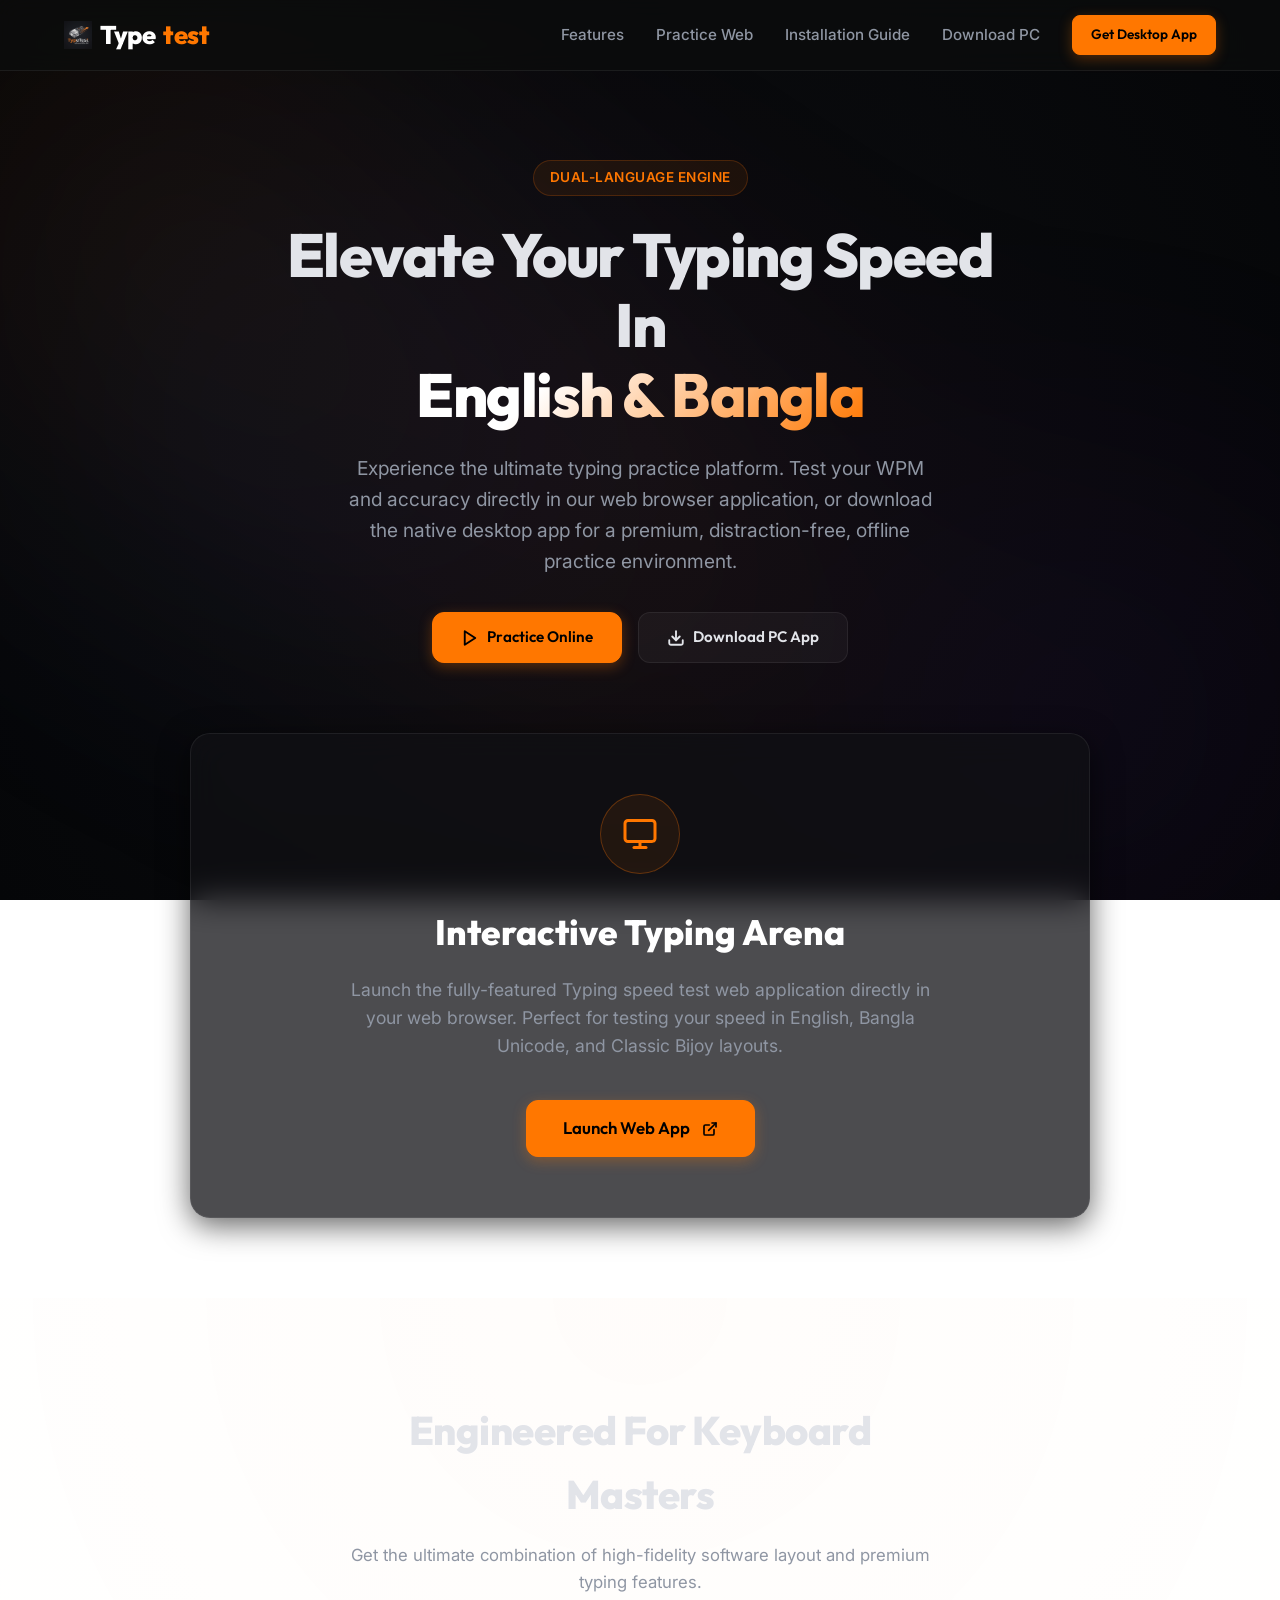
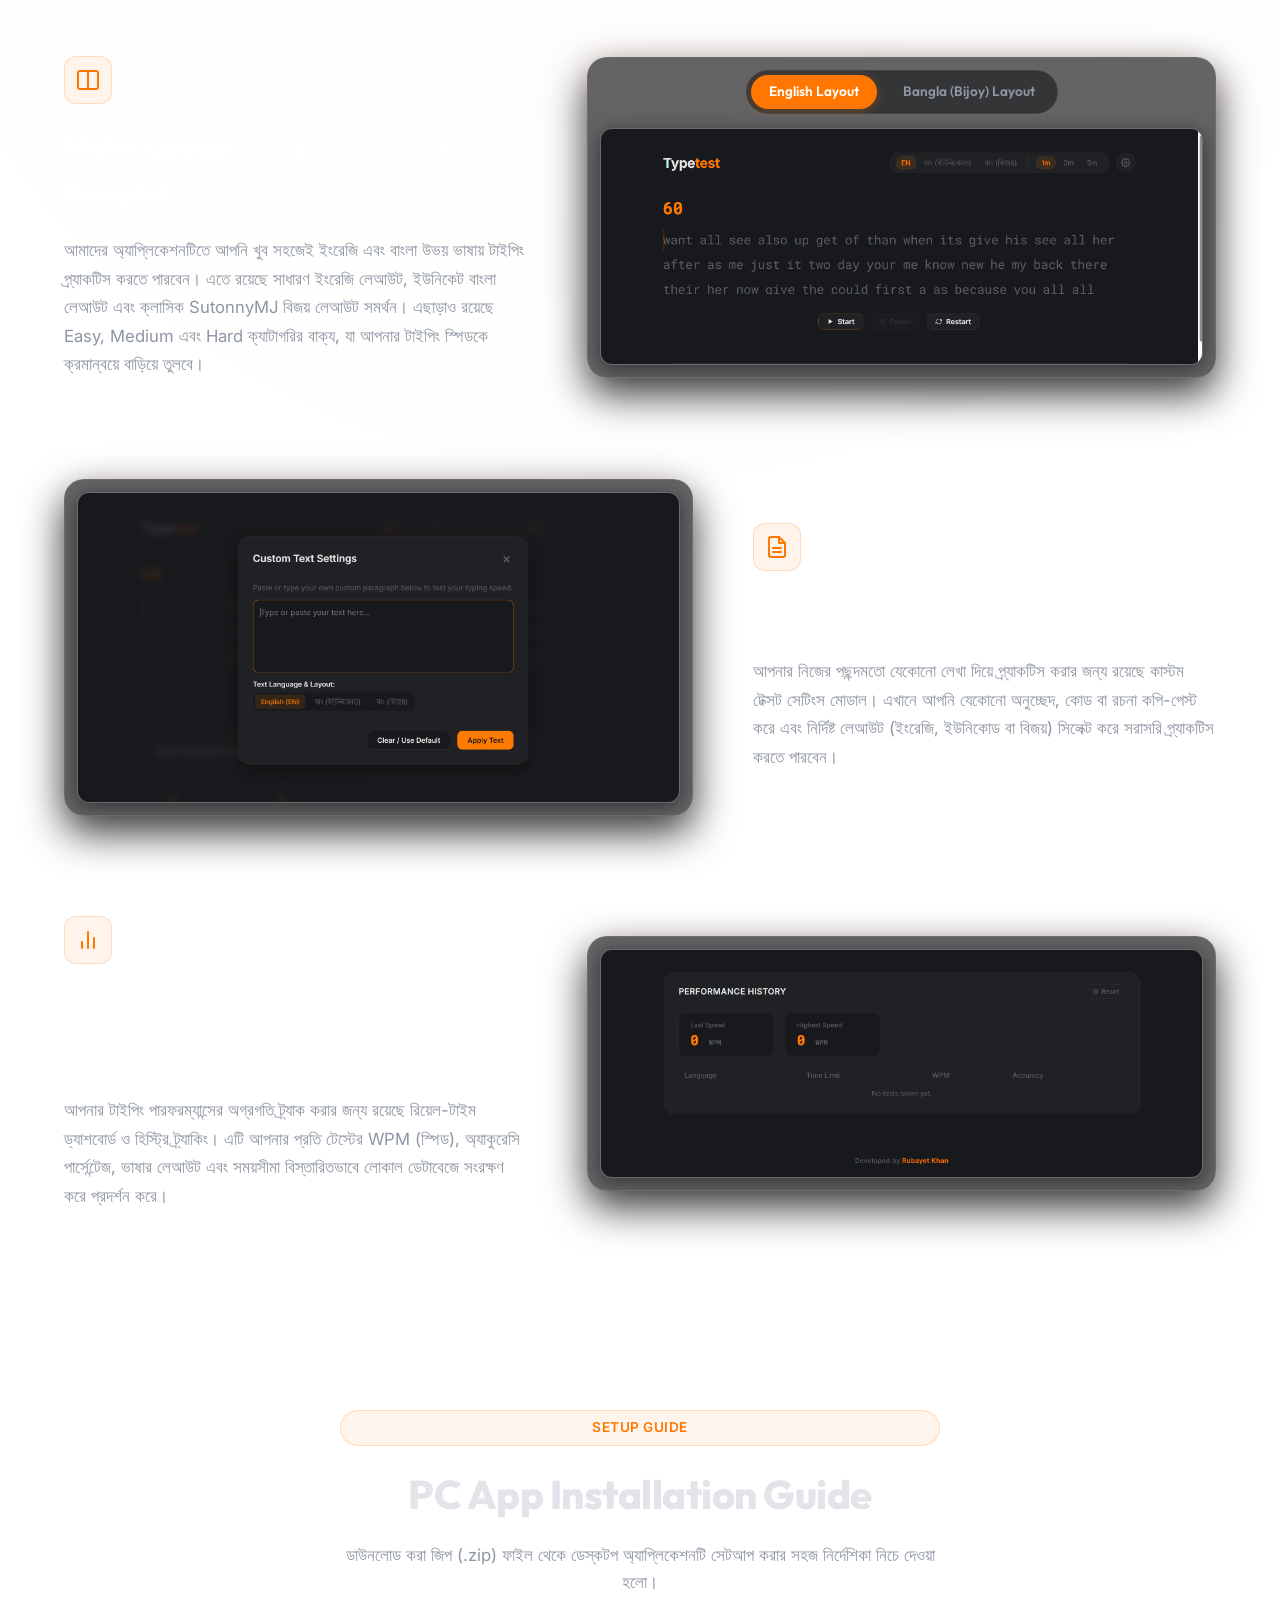
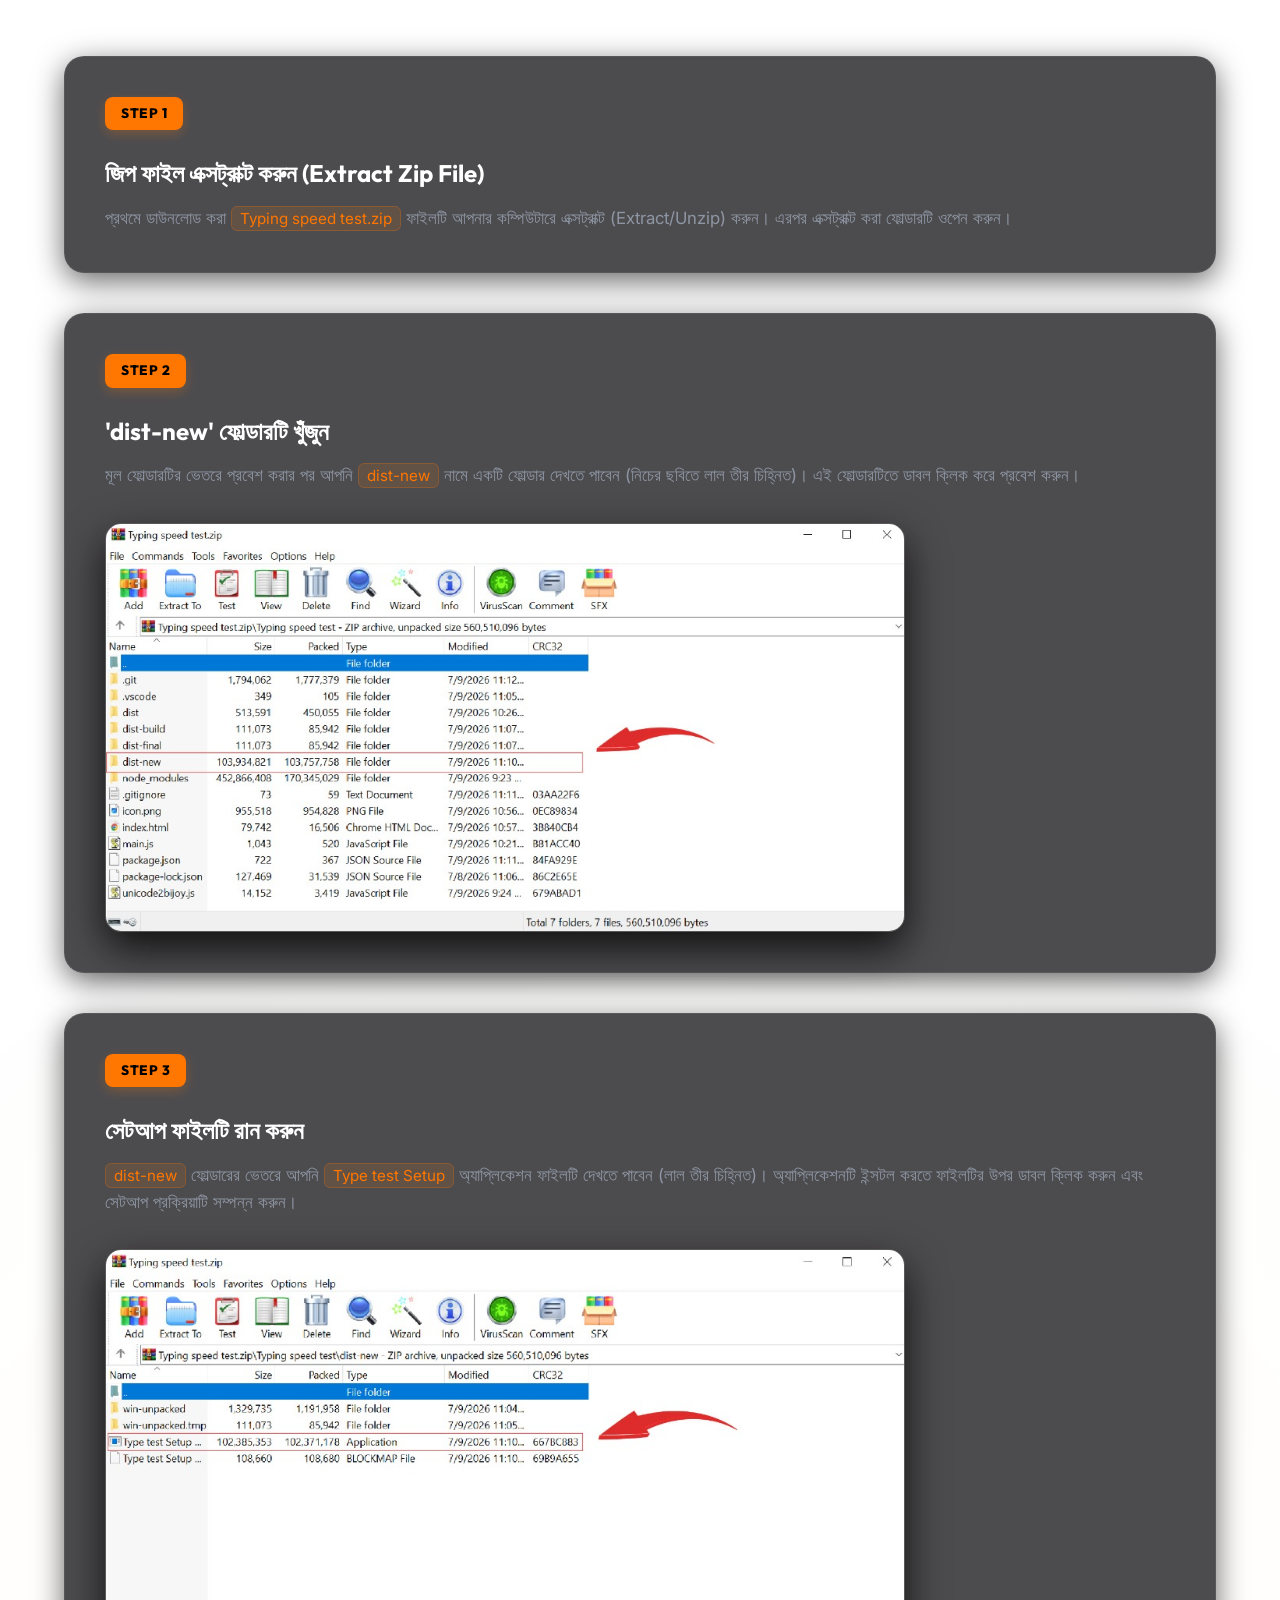
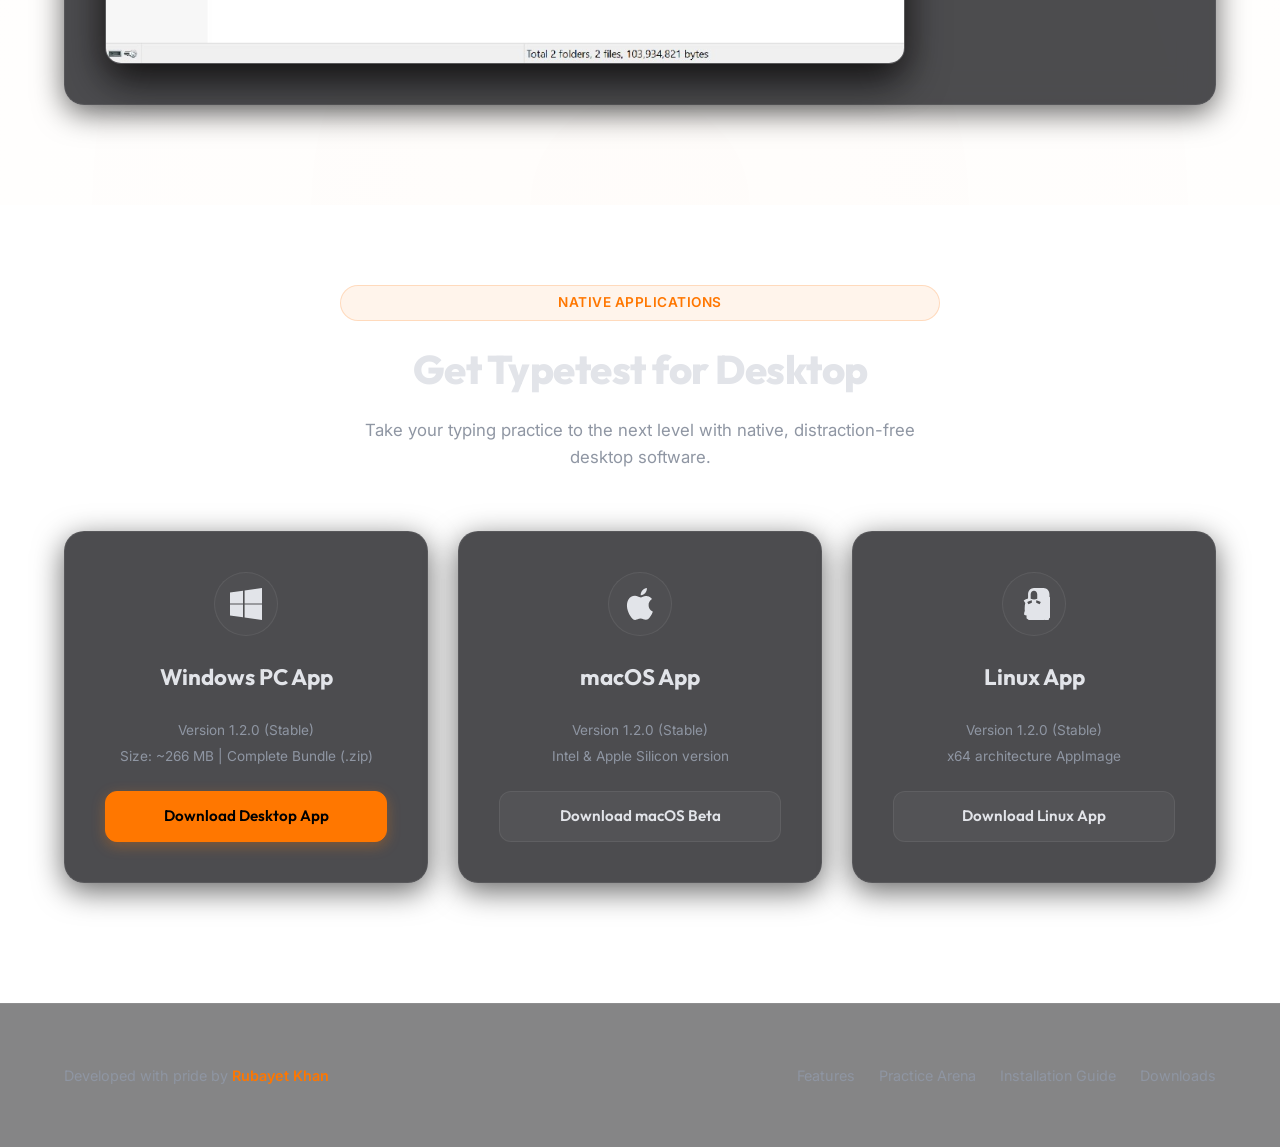
==== index.html @ 16a19dd2 "Initial commit" ====
<!DOCTYPE html>
<html lang="en">

<head>
    <meta charset="UTF-8">
    <meta name="viewport" content="width=device-width, initial-scale=1.0">
    <link rel="icon" type="image/png" href="assets/icon.png">
    <title>Typetest - Practice Speed Test Online & Download PC App</title>

    <!-- Meta Descriptions for SEO -->
    <meta name="description"
        content="Master your keyboard speed in English and Bangla (Unicode & Classic Bijoy). Test your typing speed (WPM) online or download our premium offline PC application.">
    <meta name="keywords"
        content="typing test, bangla typing test, typetest by rubayet, speed test, WPM, english typing, bangla typing, unicode typing, bijoy typing, typetest download, desktop typing app">
    <meta name="author" content="Rubayet Khan">

    <!-- CSS Stylesheet -->
    <link rel="stylesheet" href="style.css">

    <!-- External Helper Scripts -->
    <script src="app.js" defer></script>
</head>

<body>

    <!-- Premium Animated Gradient Background -->
    <div class="gradient-bg">
        <div class="gradients-container">
            <div class="g1"></div>
            <div class="g2"></div>
            <div class="g3"></div>
            <div class="g4"></div>
            <div class="g5"></div>
        </div>
    </div>

    <!-- Header Navigation -->
    <header id="site-header">
        <div class="container nav-wrapper">
            <a href="#" class="logo" id="logo-link">
                <img src="assets/icon.png" alt="Typetest Logo" id="logo-img">
                Type<span>test</span>
            </a>
            <nav id="main-navigation">
                <a href="#features-section" class="nav-link" id="nav-features">Features</a>
                <a href="practice-web/index.html" class="nav-link" id="nav-practice">Practice Web</a>
                <a href="#installation-section" class="nav-link" id="nav-installation">Installation Guide</a>
                <a href="#downloads-section" class="nav-link" id="nav-downloads">Download PC</a>
                <a href="Typing speed test.zip" class="btn btn-primary nav-download-btn" id="nav-download-cta">Get
                    Desktop App</a>
            </nav>
        </div>
    </header>

    <!-- Hero Section -->
    <section class="hero" id="hero-section">
        <div class="container hero-content">
            <span class="badge" id="hero-badge">Dual-Language Engine</span>
            <h1 id="hero-heading">Elevate Your Typing Speed In <br><span class="gradient-text">English & Bangla</span>
            </h1>
            <p id="hero-description">
                Experience the ultimate typing practice platform. Test your WPM and accuracy directly in our web browser
                application, or download the native desktop app for a premium, distraction-free, offline practice
                environment.
            </p>
            <div class="hero-actions" id="hero-actions-container">
                <a href="practice-web/index.html" class="btn btn-primary" id="hero-btn-practice">
                    <svg width="18" height="18" viewBox="0 0 24 24" fill="none" stroke="currentColor" stroke-width="2.5"
                        stroke-linecap="round" stroke-linejoin="round">
                        <polygon points="5 3 19 12 5 21 5 3"></polygon>
                    </svg>
                    Practice Online
                </a>
                <a href="Typing speed test.zip" class="btn btn-secondary" id="hero-btn-download">
                    <svg width="18" height="18" viewBox="0 0 24 24" fill="none" stroke="currentColor" stroke-width="2.5"
                        stroke-linecap="round" stroke-linejoin="round">
                        <path d="M21 15v4a2 2 0 0 1-2 2H5a2 2 0 0 1-2-2v-4"></path>
                        <polyline points="7 10 12 15 17 10"></polyline>
                        <line x1="12" y1="15" x2="12" y2="3"></line>
                    </svg>
                    Download PC App
                </a>
            </div>
        </div>
    </section>

    <!-- App Visual Showcase Section (Replacing Interactive Arena) -->
    <section class="practice-section" id="practice-section" style="padding-top: 10px;">
        <div class="container">
            <div class="practice-container glass-card" id="practice-arena-card"
                style="text-align: center; padding: 60px 40px; display: flex; flex-direction: column; align-items: center; gap: 30px;">
                <div class="os-icon"
                    style="width: 80px; height: 80px; background: var(--primary-glass); border-color: rgba(255, 118, 0, 0.3); color: var(--primary);">
                    <svg width="36" height="36" viewBox="0 0 24 24" fill="none" stroke="currentColor" stroke-width="2"
                        stroke-linecap="round" stroke-linejoin="round">
                        <rect x="2" y="3" width="20" height="14" rx="2" ry="2"></rect>
                        <line x1="8" y1="21" x2="16" y2="21"></line>
                        <line x1="12" y1="17" x2="12" y2="21"></line>
                    </svg>
                </div>

                <div style="max-width: 600px; display: flex; flex-direction: column; gap: 16px;">
                    <h2 style="font-family: var(--font-heading); font-size: 2.2rem; font-weight: 800; color: #fff;">
                        Interactive Typing Arena</h2>
                    <p style="color: var(--text-muted); font-size: 1.1rem; line-height: 1.6;">
                        Launch the fully-featured Typing speed test web application directly in your web browser.
                        Perfect for testing your speed in English, Bangla Unicode, and Classic Bijoy layouts.
                    </p>
                </div>

                <div style="margin-top: 10px;">
                    <a href="practice-web/index.html" class="btn btn-primary"
                        style="font-size: 1.05rem; padding: 14px 36px;" id="btn-showcase-practice">
                        Launch Web App
                        <svg width="16" height="16" viewBox="0 0 24 24" fill="none" stroke="currentColor"
                            stroke-width="2.5" stroke-linecap="round" stroke-linejoin="round" style="margin-left: 4px;">
                            <path d="M18 13v6a2 2 0 0 1-2 2H5a2 2 0 0 1-2-2V8a2 2 0 0 1 2-2h6"></path>
                            <polyline points="15 3 21 3 21 9"></polyline>
                            <line x1="10" y1="14" x2="21" y2="3"></line>
                        </svg>
                    </a>
                </div>
            </div>
        </div>
    </section>

    <!-- Features Grid Section -->
    <section class="features" id="features-section">
        <div class="container">
            <div class="section-header" id="features-section-header">
                <h2 id="features-title">Engineered For Keyboard Masters</h2>
                <p id="features-subtitle">Get the ultimate combination of high-fidelity software layout and premium
                    typing features.</p>
            </div>

            <div class="features-showcase" id="features-grid-layout">

                <!-- Feature 1: Dual Language Multi-Layout -->
                <div class="showcase-row">
                    <div class="showcase-content">
                        <div class="feature-icon">
                            <svg width="24" height="24" viewBox="0 0 24 24" fill="none" stroke="currentColor"
                                stroke-width="2" stroke-linecap="round" stroke-linejoin="round">
                                <path d="M4 21h16a2 2 0 0 0 2-2V5a2 2 0 0 0-2-2H4a2 2 0 0 0-2 2v14a2 2 0 0 0 2 2z">
                                </path>
                                <line x1="12" y1="3" x2="12" y2="21"></line>
                            </svg>
                        </div>
                        <h3>Multi-Layout Support (English & Bangla)</h3>
                        <p>
                            আমাদের অ্যাপ্লিকেশনটিতে আপনি খুব সহজেই ইংরেজি এবং বাংলা উভয় ভাষায় টাইপিং প্র্যাকটিস করতে
                            পারবেন।
                            এতে রয়েছে সাধারণ ইংরেজি লেআউট, ইউনিকেট বাংলা লেআউট এবং ক্লাসিক SutonnyMJ বিজয় লেআউট সমর্থন।
                            এছাড়াও রয়েছে Easy, Medium এবং Hard ক্যাটাগরির বাক্য, যা আপনার টাইপিং স্পিডকে ক্রমান্বয়ে
                            বাড়িয়ে তুলবে।
                        </p>
                    </div>
                    <div class="showcase-image-container glass-card">
                        <div class="image-tabs">
                            <span class="tab-label active" onclick="switchShowcaseTab(this, 'typing-en')">English
                                Layout</span>
                            <span class="tab-label" onclick="switchShowcaseTab(this, 'typing-bn')">Bangla (Bijoy)
                                Layout</span>
                        </div>
                        <img src="assets/typing_en.png" alt="English Layout Typing Arena" class="showcase-img active"
                            id="img-typing-en">
                        <img src="assets/typing_bn.png" alt="Bangla Layout Typing Arena" class="showcase-img"
                            id="img-typing-bn">
                    </div>
                </div>

                <!-- Feature 2: Custom Text Practice -->
                <div class="showcase-row reverse">
                    <div class="showcase-content">
                        <div class="feature-icon">
                            <svg width="24" height="24" viewBox="0 0 24 24" fill="none" stroke="currentColor"
                                stroke-width="2" stroke-linecap="round" stroke-linejoin="round">
                                <path d="M14 2H6a2 2 0 0 0-2 2v16a2 2 0 0 0 2 2h12a2 2 0 0 0 2-2V8z"></path>
                                <polyline points="14 2 14 8 20 8"></polyline>
                                <line x1="16" y1="13" x2="8" y2="13"></line>
                                <line x1="16" y1="17" x2="8" y2="17"></line>
                            </svg>
                        </div>
                        <h3>Custom Practice Settings</h3>
                        <p>
                            আপনার নিজের পছন্দমতো যেকোনো লেখা দিয়ে প্র্যাকটিস করার জন্য রয়েছে কাস্টম টেক্সট সেটিংস মোডাল।
                            এখানে আপনি যেকোনো অনুচ্ছেদ, কোড বা রচনা কপি-পেস্ট করে এবং নির্দিষ্ট লেআউট (ইংরেজি, ইউনিকোড
                            বা বিজয়) সিলেক্ট করে সরাসরি প্র্যাকটিস করতে পারবেন।
                        </p>
                    </div>
                    <div class="showcase-image-container glass-card">
                        <img src="assets/custom_text_settings.png" alt="Custom Practice Text Modal"
                            class="showcase-img active">
                    </div>
                </div>

                <!-- Feature 3: Performance History & Detailed Analytics -->
                <div class="showcase-row">
                    <div class="showcase-content">
                        <div class="feature-icon">
                            <svg width="24" height="24" viewBox="0 0 24 24" fill="none" stroke="currentColor"
                                stroke-width="2" stroke-linecap="round" stroke-linejoin="round">
                                <line x1="18" y1="20" x2="18" y2="10"></line>
                                <line x1="12" y1="20" x2="12" y2="4"></line>
                                <line x1="6" y1="20" x2="6" y2="14"></line>
                            </svg>
                        </div>
                        <h3>Performance History & Detailed Analytics</h3>
                        <p>
                            আপনার টাইপিং পারফরম্যান্সের অগ্রগতি ট্র্যাক করার জন্য রয়েছে রিয়েল-টাইম ড্যাশবোর্ড ও হিস্ট্রি
                            ট্র্যাকিং।
                            এটি আপনার প্রতি টেস্টের WPM (স্পিড), অ্যাকুরেসি পার্সেন্টেজ, ভাষার লেআউট এবং সময়সীমা
                            বিস্তারিতভাবে লোকাল ডেটাবেজে সংরক্ষণ করে প্রদর্শন করে।
                        </p>
                    </div>
                    <div class="showcase-image-container glass-card">
                        <img src="assets/performance_history.png" alt="Detailed Performance History"
                            class="showcase-img active">
                    </div>
                </div>

            </div>
        </div>
    </section>

    <!-- PC App Installation Guide Section -->
    <section class="installation" id="installation-section">
        <div class="container">
            <div class="section-header">
                <span class="badge">Setup Guide</span>
                <h2>PC App Installation Guide</h2>
                <p>ডাউনলোড করা জিপ (.zip) ফাইল থেকে ডেস্কটপ অ্যাপ্লিকেশনটি সেটআপ করার সহজ নির্দেশিকা নিচে দেওয়া হলো।</p>
            </div>

            <div class="installation-steps">
                <!-- Step 1 -->
                <div class="step-card glass-card">
                    <div class="step-badge">Step 1</div>
                    <div class="step-info">
                        <h3>জিপ ফাইল এক্সট্রাক্ট করুন (Extract Zip File)</h3>
                        <p>
                            প্রথমে ডাউনলোড করা <code>Typing speed test.zip</code> ফাইলটি আপনার কম্পিউটারে এক্সট্রাক্ট
                            (Extract/Unzip) করুন।
                            এরপর এক্সট্রাক্ট করা ফোল্ডারটি ওপেন করুন।
                        </p>
                    </div>
                </div>

                <!-- Step 2 -->
                <div class="step-card glass-card">
                    <div class="step-badge">Step 2</div>
                    <div class="step-info">
                        <h3>'dist-new' ফোল্ডারটি খুঁজুন</h3>
                        <p>
                            মূল ফোল্ডারটির ভেতরে প্রবেশ করার পর আপনি <code>dist-new</code> নামে একটি ফোল্ডার দেখতে পাবেন
                            (নিচের ছবিতে লাল তীর চিহ্নিত)। এই ফোল্ডারটিতে ডাবল ক্লিক করে প্রবেশ করুন।
                        </p>
                    </div>
                    <div class="step-image">
                        <img src="assets/dist_folder.jpg" alt="Locating dist-new folder in extracted zip">
                    </div>
                </div>

                <!-- Step 3 -->
                <div class="step-card glass-card">
                    <div class="step-badge">Step 3</div>
                    <div class="step-info">
                        <h3>সেটআপ ফাইলটি রান করুন</h3>
                        <p>
                            <code>dist-new</code> ফোল্ডারের ভেতরে আপনি <code>Type test Setup</code> অ্যাপ্লিকেশন ফাইলটি
                            দেখতে পাবেন (লাল তীর চিহ্নিত)।
                            অ্যাপ্লিকেশনটি ইন্সটল করতে ফাইলটির উপর ডাবল ক্লিক করুন এবং সেটআপ প্রক্রিয়াটি সম্পন্ন করুন।
                        </p>
                    </div>
                    <div class="step-image">
                        <img src="assets/setup_executable.jpg" alt="Running Type test setup application file">
                    </div>
                </div>
            </div>
        </div>
    </section>

    <!-- PC App Spotlight & Downloads Section -->
    <section class="downloads" id="downloads-section">
        <div class="container">
            <div class="section-header" id="downloads-section-header">
                <span class="badge" id="download-badge">Native Applications</span>
                <h2 id="downloads-title">Get Typetest for Desktop</h2>
                <p id="downloads-subtitle">Take your typing practice to the next level with native, distraction-free
                    desktop software.</p>
            </div>

            <div class="download-cards-grid" id="download-cards-layout">

                <!-- Windows Card -->
                <div class="download-card glass-card" id="download-card-windows">
                    <div class="os-icon" id="os-icon-windows">
                        <svg width="32" height="32" viewBox="0 0 24 24" fill="currentColor">
                            <path
                                d="M0 3.449L9.75 2.1v9.45H0V3.449zM0 12.45h9.75v9.45L0 20.55v-8.1zM10.95 1.95L24 0v11.55H10.95V1.95zM10.95 12.45H24v11.55l-13.05-1.95v-9.6z" />
                        </svg>
                    </div>
                    <h3>Windows PC App</h3>
                    <div class="download-meta" id="windows-meta">
                        <span id="win-version">Version 1.2.0 (Stable)</span>
                        <span id="win-size">Size: ~266 MB | Complete Bundle (.zip)</span>
                    </div>
                    <!-- Download CTA (Direct link to the copied desktop zip archive) -->
                    <a href="Typing speed test.zip" class="btn btn-primary" id="btn-download-windows" download>Download
                        Desktop App</a>
                </div>

                <!-- macOS Card -->
                <div class="download-card glass-card" id="download-card-macos">
                    <div class="os-icon" id="os-icon-macos">
                        <svg width="32" height="32" viewBox="0 0 24 24" fill="currentColor">
                            <path
                                d="M12.152 6.896c-.948 0-2.415-1.078-3.96-1.04-2.04.027-3.91 1.183-4.961 3.014-2.117 3.675-.54 9.103 1.51 12.06 1.005 1.45 2.187 3.068 3.765 3.008 1.516-.06 2.09-.982 3.92-.982 1.815 0 2.348.98 3.93.949 1.622-.03 2.662-1.462 3.65-2.9 1.144-1.673 1.616-3.292 1.642-3.38-.057-.02-3.155-1.2-3.187-4.78-.027-2.997 2.456-4.436 2.57-4.505-1.4-2.05-3.553-2.28-4.312-2.333-1.875-.156-3.413 1.084-4.067 1.084zM15.97 3.738c.803-.977 1.344-2.337 1.196-3.693-1.168.047-2.583.78-3.418 1.758-.742.863-1.39 2.24-1.216 3.57 1.302.102 2.637-.656 3.438-1.635z" />
                        </svg>
                    </div>
                    <h3>macOS App</h3>
                    <div class="download-meta" id="macos-meta">
                        <span id="mac-version">Version 1.2.0 (Stable)</span>
                        <span id="mac-size">Intel & Apple Silicon version</span>
                    </div>
                    <!-- Download CTA -->
                    <a href="#" class="btn btn-secondary" id="btn-download-macos">Download
                        macOS Beta</a>
                </div>

                <!-- Linux Card -->
                <div class="download-card glass-card" id="download-card-linux">
                    <div class="os-icon" id="os-icon-linux">
                        <svg width="32" height="32" viewBox="0 0 24 24" fill="currentColor">
                            <path
                                d="M11.968 0c-2.422.015-4.42 2.17-4.42 4.675v3.136c-1.127.352-2.23.856-3.275 1.516.326.695.736 1.353 1.216 1.969-.328 1.16-.484 2.378-.453 3.606-.06.72-.03 1.442.093 2.15-.347.88-.562 1.8-.625 2.737.593.42 1.258.727 1.968.906-.11.75-.11 1.515.016 2.263.385.284.81.517 1.266.688.196.883.6 1.706 1.188 2.406.87-.216 1.688-.636 2.39-1.234.92.518 1.954.853 3.03 1.002.502.583 1.15 1.026 1.875 1.312.443-.655.772-1.393.969-2.172.936-.183 1.836-.547 2.656-1.078.694.57 1.493.974 2.344 1.187.587-.7 1-1.523 1.188-2.406.455-.17.88-.404 1.265-.688.125-.748.125-1.513.016-2.263.71-.18 1.375-.487 1.968-.906-.063-.937-.278-1.856-.625-2.737.125-.708.155-1.43.094-2.15.03-1.228-.125-2.446-.453-3.606.48-.616.89-1.274 1.216-1.969-1.045-.66-2.148-1.164-3.275-1.516V4.675c0-2.505-1.998-4.66-4.42-4.675H11.97zm.03 2c1.36-.008 2.423 1.144 2.423 2.675v3.312c-.8.156-1.595.394-2.36.703a12.87 12.87 0 0 0-2.547-.703V4.675c0-1.53 1.064-2.683 2.423-2.675l.062.001zm-5.06 8.53c1.07-.638 2.226-1.107 3.437-1.406v1.922c-.893.28-1.748.692-2.53 1.234a15.71 15.71 0 0 0-.907-1.75zm10.155 0c-.31.57-.614 1.158-.906 1.75-.783-.542-1.638-.954-2.53-1.234V9.124c1.21.3 2.366.768 3.437 1.406z" />
                        </svg>
                    </div>
                    <h3>Linux App</h3>
                    <div class="download-meta" id="linux-meta">
                        <span id="linux-version">Version 1.2.0 (Stable)</span>
                        <span id="linux-size">x64 architecture AppImage</span>
                    </div>
                    <!-- Download CTA -->
                    <a href="#" class="btn btn-secondary" id="btn-download-linux">Download
                        Linux App</a>
                </div>

            </div>
        </div>
    </section>

    <!-- Footer -->
    <footer id="site-footer">
        <div class="container footer-content">
            <div class="footer-credit" id="footer-dev-credit">
                Developed with pride by <span>Rubayet Khan</span>
            </div>
            <div class="footer-links" id="footer-links-group">
                <a href="#features-section">Features</a>
                <a href="practice-web/index.html">Practice Arena</a>
                <a href="#installation-section">Installation Guide</a>
                <a href="#downloads-section">Downloads</a>
            </div>
        </div>
    </footer>

    <!-- Coming Soon Modal -->
    <div id="coming-soon-modal" class="modal-overlay hidden">
        <div class="modal-content glass-card">
            <div class="modal-header">
                <h3>Coming Soon</h3>
                <button id="close-modal-btn" class="close-btn">&times;</button>
            </div>
            <div class="modal-body">
                <div class="coming-soon-icon">
                    <svg width="36" height="36" viewBox="0 0 24 24" fill="none" stroke="currentColor" stroke-width="2.5"
                        stroke-linecap="round" stroke-linejoin="round">
                        <circle cx="12" cy="12" r="10"></circle>
                        <polyline points="12 6 12 12 16 14"></polyline>
                    </svg>
                </div>
                <p>We are actively developing this desktop application for macOS and Linux. Stay tuned for the release!
                </p>
            </div>
            <div class="modal-footer">
                <button id="ok-modal-btn" class="btn btn-primary">Okay</button>
            </div>
        </div>
    </div>

</body>

</html>
---- style.css ----
/* Import Premium Google Fonts */
@import url('https://fonts.googleapis.com/css2?family=Inter:wght@300;400;500;600;700&family=Outfit:wght@400;500;600;700;800&family=Roboto+Mono:wght@400;500&display=swap');

:root {
    /* Color Tokens */
    --bg-base: hsl(220, 16%, 6%);
    --bg-surface: hsl(220, 14%, 10%);
    --bg-surface-hover: hsl(220, 14%, 14%);
    --bg-glass: rgba(16, 17, 20, 0.75);
    
    --primary: hsl(28, 100%, 50%); /* Vibrant Neon Orange */
    --primary-hover: hsl(28, 100%, 45%);
    --primary-glow: rgba(255, 118, 0, 0.15);
    --primary-glass: rgba(255, 118, 0, 0.08);
    
    --text-main: hsl(220, 15%, 90%);
    --text-muted: hsl(220, 10%, 60%);
    --text-dark: hsl(220, 10%, 40%);
    
    --font-heading: 'Outfit', sans-serif;
    --font-ui: 'Inter', sans-serif;
    
    --border-color: rgba(255, 255, 255, 0.07);
    --border-glow: rgba(255, 118, 0, 0.3);
    
    --shadow-sm: 0 2px 8px rgba(0, 0, 0, 0.5);
    --shadow-md: 0 8px 30px rgba(0, 0, 0, 0.6);
    --shadow-lg: 0 16px 40px rgba(0, 0, 0, 0.8);
}

/* Reset & Base Setup */
* {
    margin: 0;
    padding: 0;
    box-sizing: border-box;
    scroll-behavior: smooth;
}

body {
    background-color: transparent;
    color: var(--text-main);
    font-family: var(--font-ui);
    overflow-x: hidden;
    line-height: 1.6;
    min-height: 100vh;
}

/* Custom Scrollbar */
::-webkit-scrollbar {
    width: 8px;
}
::-webkit-scrollbar-track {
    background: var(--bg-base);
}
::-webkit-scrollbar-thumb {
    background: hsl(220, 10%, 20%);
    border-radius: 4px;
}
::-webkit-scrollbar-thumb:hover {
    background: var(--primary);
}

/* Layout Utilities */
.container {
    width: 100%;
    max-width: 1200px;
    margin: 0 auto;
    padding: 0 24px;
}

.gradient-text {
    background: linear-gradient(135deg, #fff 30%, var(--primary) 100%);
    -webkit-background-clip: text;
    -webkit-text-fill-color: transparent;
}

.glass-card {
    background: var(--bg-glass);
    backdrop-filter: blur(16px);
    -webkit-backdrop-filter: blur(16px);
    border: 1px solid var(--border-color);
    border-radius: 20px;
    box-shadow: var(--shadow-md);
    transition: transform 0.3s cubic-bezier(0.2, 0.8, 0.2, 1), border-color 0.3s ease, box-shadow 0.3s ease;
}

.glass-card:hover {
    border-color: rgba(255, 118, 0, 0.2);
}

/* Buttons */
.btn {
    display: inline-flex;
    align-items: center;
    justify-content: center;
    gap: 8px;
    font-family: var(--font-heading);
    font-weight: 600;
    font-size: 0.95rem;
    padding: 12px 28px;
    border-radius: 12px;
    cursor: pointer;
    transition: all 0.25s cubic-bezier(0.4, 0, 0.2, 1);
    outline: none;
    text-decoration: none;
}

.btn-primary {
    background: var(--primary);
    color: #000;
    border: 1px solid var(--primary);
    box-shadow: 0 4px 14px rgba(255, 118, 0, 0.3);
}

.btn-primary:hover {
    background: var(--primary-hover);
    border-color: var(--primary-hover);
    transform: translateY(-2px);
    box-shadow: 0 6px 20px rgba(255, 118, 0, 0.5);
}

.btn-primary:active {
    transform: translateY(0);
}

.btn-secondary {
    background: rgba(255, 255, 255, 0.04);
    color: var(--text-main);
    border: 1px solid var(--border-color);
}

.btn-secondary:hover {
    background: rgba(255, 255, 255, 0.08);
    border-color: var(--text-muted);
    transform: translateY(-2px);
}

.btn-secondary:active {
    transform: translateY(0);
}

/* Header & Navigation */
header {
    position: fixed;
    top: 0;
    left: 0;
    width: 100%;
    z-index: 1000;
    background: rgba(12, 13, 14, 0.7);
    backdrop-filter: blur(12px);
    -webkit-backdrop-filter: blur(12px);
    border-bottom: 1px solid var(--border-color);
}

.nav-wrapper {
    height: 70px;
    display: flex;
    justify-content: space-between;
    align-items: center;
}

.logo {
    font-family: var(--font-heading);
    font-size: 1.6rem;
    font-weight: 800;
    color: #fff;
    text-decoration: none;
    letter-spacing: -0.5px;
    display: flex;
    align-items: center;
    gap: 8px;
}

.logo span {
    color: var(--primary);
}

.logo img {
    height: 28px;
    width: auto;
}

nav {
    display: flex;
    align-items: center;
    gap: 32px;
}

.nav-link {
    color: var(--text-muted);
    text-decoration: none;
    font-size: 0.95rem;
    font-weight: 500;
    transition: color 0.2s ease;
}

.nav-link:hover {
    color: var(--primary);
}

.nav-download-btn {
    padding: 8px 18px;
    font-size: 0.85rem;
    border-radius: 8px;
}

/* Hero Section */
.hero {
    padding-top: 160px;
    padding-bottom: 60px;
    position: relative;
}

.hero-content {
    text-align: center;
    max-width: 800px;
    margin: 0 auto;
    display: flex;
    flex-direction: column;
    align-items: center;
    gap: 24px;
}

.badge {
    background: var(--primary-glass);
    border: 1px solid rgba(255, 118, 0, 0.2);
    color: var(--primary);
    padding: 6px 16px;
    border-radius: 100px;
    font-size: 0.85rem;
    font-weight: 600;
    letter-spacing: 0.5px;
    text-transform: uppercase;
    animation: pulseGlow 2s infinite alternate;
}

@keyframes pulseGlow {
    0% {
        box-shadow: 0 0 5px rgba(255, 118, 0, 0.1);
    }
    100% {
        box-shadow: 0 0 15px rgba(255, 118, 0, 0.3);
    }
}

.hero h1 {
    font-family: var(--font-heading);
    font-size: 3.8rem;
    font-weight: 800;
    line-height: 1.15;
    letter-spacing: -1.5px;
}

.hero p {
    font-size: 1.2rem;
    color: var(--text-muted);
    line-height: 1.6;
    max-width: 600px;
}

.hero-actions {
    display: flex;
    gap: 16px;
    margin-top: 12px;
}

/* Showcase Section */
.practice-section {
    padding: 40px 0 80px 0;
}

.practice-container {
    max-width: 900px;
    margin: 0 auto;
    position: relative;
    overflow: hidden;
}

.os-icon {
    width: 64px;
    height: 64px;
    background: rgba(255, 255, 255, 0.02);
    border: 1px solid var(--border-color);
    border-radius: 50%;
    display: flex;
    align-items: center;
    justify-content: center;
    color: var(--text-main);
    transition: all 0.3s ease;
}

/* Features Grid */
.features {
    padding: 100px 0;
    background-image: radial-gradient(circle at 50% 0%, rgba(255, 118, 0, 0.02) 0%, transparent 50%);
}

.section-header {
    text-align: center;
    max-width: 600px;
    margin: 0 auto 60px auto;
    display: flex;
    flex-direction: column;
    gap: 16px;
}

.section-header h2 {
    font-family: var(--font-heading);
    font-size: 2.5rem;
    font-weight: 800;
    letter-spacing: -0.5px;
}

.section-header p {
    color: var(--text-muted);
    font-size: 1.05rem;
}

h3 {
    font-family: var(--font-heading);
    font-size: 1.35rem;
    font-weight: 700;
}

.features-showcase {
    display: flex;
    flex-direction: column;
    gap: 100px;
    margin-top: 40px;
}

.showcase-row {
    display: flex;
    align-items: center;
    gap: 60px;
}

.showcase-row.reverse {
    flex-direction: row-reverse;
}

.showcase-content {
    flex: 1;
    display: flex;
    flex-direction: column;
    gap: 20px;
    max-width: 500px;
}

.feature-icon {
    width: 48px;
    height: 48px;
    background: var(--primary-glass);
    border: 1px solid rgba(255, 118, 0, 0.2);
    border-radius: 12px;
    display: flex;
    align-items: center;
    justify-content: center;
    color: var(--primary);
}

.showcase-content h3 {
    font-family: var(--font-heading);
    font-size: 1.8rem;
    font-weight: 800;
    color: #fff;
}

.showcase-content p {
    color: var(--text-muted);
    font-size: 1.05rem;
    line-height: 1.7;
}

.showcase-image-container {
    flex: 1.3;
    position: relative;
    border-radius: 20px;
    overflow: hidden;
    padding: 12px;
    display: flex;
    flex-direction: column;
    align-items: center;
    box-shadow: var(--shadow-lg), 0 0 35px rgba(255, 118, 0, 0.05);
    border: 1px solid rgba(255, 255, 255, 0.06);
    background: rgba(16, 17, 20, 0.65);
    backdrop-filter: blur(10px);
    -webkit-backdrop-filter: blur(10px);
}

.showcase-img {
    width: 100%;
    height: auto;
    border-radius: 12px;
    display: none;
    transition: opacity 0.3s ease;
    box-shadow: 0 4px 20px rgba(0, 0, 0, 0.5);
    border: 1px solid rgba(255, 255, 255, 0.05);
}

.showcase-img.active {
    display: block;
    opacity: 1;
}

/* Image switch tabs */
.image-tabs {
    display: flex;
    gap: 8px;
    margin-bottom: 14px;
    background: rgba(32, 33, 36, 0.7);
    padding: 4px;
    border-radius: 100px;
    border: 1px solid rgba(255, 255, 255, 0.06);
}

.tab-label {
    font-family: var(--font-heading);
    font-size: 0.85rem;
    font-weight: 600;
    color: var(--text-muted);
    padding: 6px 18px;
    border-radius: 100px;
    cursor: pointer;
    transition: all 0.25s ease;
}

.tab-label.active {
    color: #fff;
    background: var(--primary);
    box-shadow: 0 2px 10px rgba(255, 118, 0, 0.3);
}

.tab-label:hover:not(.active) {
    color: #fff;
}

/* Responsive showcase */
@media (max-width: 992px) {
    .showcase-row, .showcase-row.reverse {
        flex-direction: column;
        gap: 40px;
        text-align: center;
    }
    
    .showcase-content {
        align-items: center;
        max-width: 100%;
    }
    
    .showcase-image-container {
        width: 100%;
    }
}

/* Downloads Section */
.downloads {
    padding: 80px 0 120px 0;
    position: relative;
}

.download-cards-grid {
    display: grid;
    grid-template-columns: repeat(auto-fit, minmax(280px, 1fr));
    gap: 30px;
    margin-top: 40px;
}

.download-card {
    padding: 40px;
    text-align: center;
    display: flex;
    flex-direction: column;
    align-items: center;
    gap: 24px;
    position: relative;
    overflow: hidden;
}

.download-card::before {
    content: '';
    position: absolute;
    top: 0;
    left: 0;
    width: 100%;
    height: 4px;
    background: transparent;
    transition: background 0.3s ease;
}

.download-card:hover::before {
    background: var(--primary);
}

.download-card:hover .os-icon {
    border-color: var(--primary);
    color: var(--primary);
    transform: scale(1.1);
    box-shadow: 0 0 20px rgba(255, 118, 0, 0.1);
}

.download-card h3 {
    font-family: var(--font-heading);
    font-size: 1.4rem;
    font-weight: 700;
}

.download-meta {
    font-size: 0.85rem;
    color: var(--text-muted);
    display: flex;
    flex-direction: column;
    gap: 4px;
}

.download-card .btn {
    width: 100%;
}

/* Footer Section */
footer {
    border-top: 1px solid var(--border-color);
    padding: 60px 0;
    background: rgba(12, 13, 14, 0.5);
}

.footer-content {
    display: flex;
    justify-content: space-between;
    align-items: center;
    flex-wrap: wrap;
    gap: 20px;
}

.footer-credit {
    font-size: 0.9rem;
    color: var(--text-muted);
}

.footer-credit span {
    color: var(--primary);
    font-weight: 600;
}

.footer-links {
    display: flex;
    gap: 24px;
}

.footer-links a {
    color: var(--text-muted);
    text-decoration: none;
    font-size: 0.9rem;
    transition: color 0.2s ease;
}

.footer-links a:hover {
    color: var(--primary);
}

/* Responsiveness adjustments */
@media (max-width: 992px) {
    .hero h1 {
        font-size: 3.2rem;
    }
}

@media (max-width: 768px) {
    .nav-wrapper {
        height: 60px;
    }
    nav {
        gap: 16px;
    }
    .nav-link:not(.nav-download-btn) {
        display: none; /* Hide nav links on mobile to save space */
    }
    .hero h1 {
        font-size: 2.5rem;
    }
    .hero p {
        font-size: 1.05rem;
    }
    .features-grid {
        grid-template-columns: 1fr;
    }
    .footer-content {
        flex-direction: column;
        text-align: center;
    }
}

@media (max-width: 480px) {
    .hero-actions {
        flex-direction: column;
        width: 100%;
    }
    .hero-actions .btn {
        width: 100%;
    }
}

/* PC App Installation Guide Section */
.installation {
    padding: 100px 0;
    background-image: radial-gradient(circle at 50% 100%, rgba(255, 118, 0, 0.02) 0%, transparent 50%);
}

.installation-steps {
    display: flex;
    flex-direction: column;
    gap: 40px;
    margin-top: 40px;
}

.step-card {
    display: flex;
    flex-direction: column;
    gap: 24px;
    padding: 40px;
    position: relative;
    border-radius: 20px;
}

.step-badge {
    background: var(--primary);
    color: #000;
    font-family: var(--font-heading);
    font-weight: 800;
    font-size: 0.85rem;
    padding: 6px 16px;
    border-radius: 8px;
    width: max-content;
    text-transform: uppercase;
    letter-spacing: 0.5px;
    box-shadow: 0 4px 12px rgba(255, 118, 0, 0.25);
}

.step-info h3 {
    font-family: var(--font-heading);
    font-size: 1.5rem;
    font-weight: 700;
    color: #fff;
    margin-bottom: 12px;
}

.step-info p {
    color: var(--text-muted);
    font-size: 1.05rem;
    line-height: 1.6;
}

.step-info code {
    background: rgba(255, 118, 0, 0.12);
    border: 1px solid rgba(255, 118, 0, 0.25);
    color: var(--primary);
    padding: 2px 8px;
    border-radius: 6px;
    font-family: var(--font-main);
    font-size: 0.95rem;
}

.step-image {
    width: 100%;
    max-width: 800px;
    border-radius: 16px;
    overflow: hidden;
    margin-top: 10px;
    border: 1px solid rgba(255, 255, 255, 0.07);
    box-shadow: var(--shadow-lg), 0 0 30px rgba(255, 118, 0, 0.03);
}

.step-image img {
    width: 100%;
    height: auto;
    display: block;
}

/* Responsive adjustments */
@media (max-width: 768px) {
    .step-card {
        padding: 30px;
    }
}

/* Premium Animated Gradient Background */
.gradient-bg {
    position: fixed;
    top: 0;
    left: 0;
    width: 100vw;
    height: 100vh;
    overflow: hidden;
    background: radial-gradient(circle at center, #0c0d10 0%, #050608 100%);
    z-index: -2; /* Place behind everything */
}

.gradients-container {
    filter: blur(140px); /* Heavy blur to blend the colors premiumly */
    width: 100%;
    height: 100%;
    position: absolute;
    top: 0;
    left: 0;
    opacity: 0.85;
}

/* Define premium animated color blobs */
.g1 {
    position: absolute;
    background: radial-gradient(circle, rgba(255, 118, 0, 0.15) 0%, transparent 60%);
    width: 800px;
    height: 800px;
    top: -20%;
    left: -20%;
    transform-origin: center center;
    animation: moveVertical 25s ease infinite alternate;
    will-change: transform;
}

.g2 {
    position: absolute;
    background: radial-gradient(circle, rgba(147, 51, 234, 0.12) 0%, transparent 60%);
    width: 900px;
    height: 900px;
    bottom: -30%;
    right: -20%;
    transform-origin: center center;
    animation: moveHorizontal 30s ease infinite alternate;
    will-change: transform;
}

.g3 {
    position: absolute;
    background: radial-gradient(circle, rgba(255, 118, 0, 0.08) 0%, transparent 65%);
    width: 700px;
    height: 700px;
    top: 30%;
    left: 20%;
    transform-origin: center center;
    animation: moveDiagonal 28s ease infinite alternate;
    will-change: transform;
}

.g4 {
    position: absolute;
    background: radial-gradient(circle, rgba(59, 130, 246, 0.12) 0%, transparent 60%);
    width: 800px;
    height: 800px;
    bottom: 10%;
    left: -10%;
    transform-origin: center center;
    animation: moveCircular 35s linear infinite;
    will-change: transform;
}

.g5 {
    position: absolute;
    background: radial-gradient(circle, rgba(236, 72, 153, 0.1) 0%, transparent 60%);
    width: 700px;
    height: 700px;
    top: 10%;
    right: 30%;
    transform-origin: center center;
    animation: moveVertical 20s ease infinite alternate-reverse;
    will-change: transform;
}

@keyframes moveVertical {
    0% { transform: translateY(0) scale(1); }
    100% { transform: translateY(120px) scale(1.1); }
}

@keyframes moveHorizontal {
    0% { transform: translateX(0) translateY(0) scale(1); }
    100% { transform: translateX(-150px) translateY(80px) scale(0.9); }
}

@keyframes moveDiagonal {
    0% { transform: translate(0, 0) scale(0.95); }
    100% { transform: translate(120px, -120px) scale(1.05); }
}

@keyframes moveCircular {
    0% { transform: rotate(0deg) translate(100px) rotate(0deg); }
    100% { transform: rotate(360deg) translate(100px) rotate(-360deg); }
}

/* Coming Soon Modal Styles */
.modal-overlay {
    position: fixed;
    top: 0;
    left: 0;
    width: 100%;
    height: 100%;
    background: rgba(12, 13, 14, 0.85);
    backdrop-filter: blur(12px);
    -webkit-backdrop-filter: blur(12px);
    z-index: 2000;
    display: flex;
    justify-content: center;
    align-items: center;
    opacity: 0;
    pointer-events: none;
    transition: opacity 0.3s ease;
}

.modal-overlay.active {
    opacity: 1;
    pointer-events: auto;
}

.modal-content {
    background: rgba(16, 17, 20, 0.95);
    border: 1px solid var(--border-color);
    border-radius: 20px;
    width: 90%;
    max-width: 450px;
    padding: 32px;
    box-shadow: var(--shadow-lg), 0 0 30px rgba(255, 118, 0, 0.15);
    display: flex;
    flex-direction: column;
    gap: 20px;
    transform: scale(0.9);
    transition: transform 0.3s cubic-bezier(0.34, 1.56, 0.64, 1);
}

.modal-overlay.active .modal-content {
    transform: scale(1);
}

.modal-header {
    display: flex;
    justify-content: space-between;
    align-items: center;
}

.modal-header h3 {
    font-family: var(--font-heading);
    font-size: 1.4rem;
    font-weight: 700;
    color: #fff;
}

.close-btn {
    background: none;
    border: none;
    color: var(--text-muted);
    font-size: 1.8rem;
    cursor: pointer;
    line-height: 1;
    transition: color 0.2s ease;
}

.close-btn:hover {
    color: var(--primary);
}

.modal-body {
    display: flex;
    flex-direction: column;
    align-items: center;
    gap: 16px;
    text-align: center;
}

.coming-soon-icon {
    display: flex;
    justify-content: center;
    align-items: center;
    color: var(--primary);
    background: var(--primary-glass);
    width: 72px;
    height: 72px;
    border-radius: 50%;
    border: 1px solid rgba(255, 118, 0, 0.2);
    box-shadow: 0 0 15px rgba(255, 118, 0, 0.1);
}

.modal-body p {
    color: var(--text-muted);
    font-size: 1rem;
    line-height: 1.5;
}

.modal-footer {
    display: flex;
    justify-content: center;
}

.modal-footer .btn {
    padding: 10px 32px;
    font-size: 0.95rem;
}

.hidden {
    display: none !important;
}
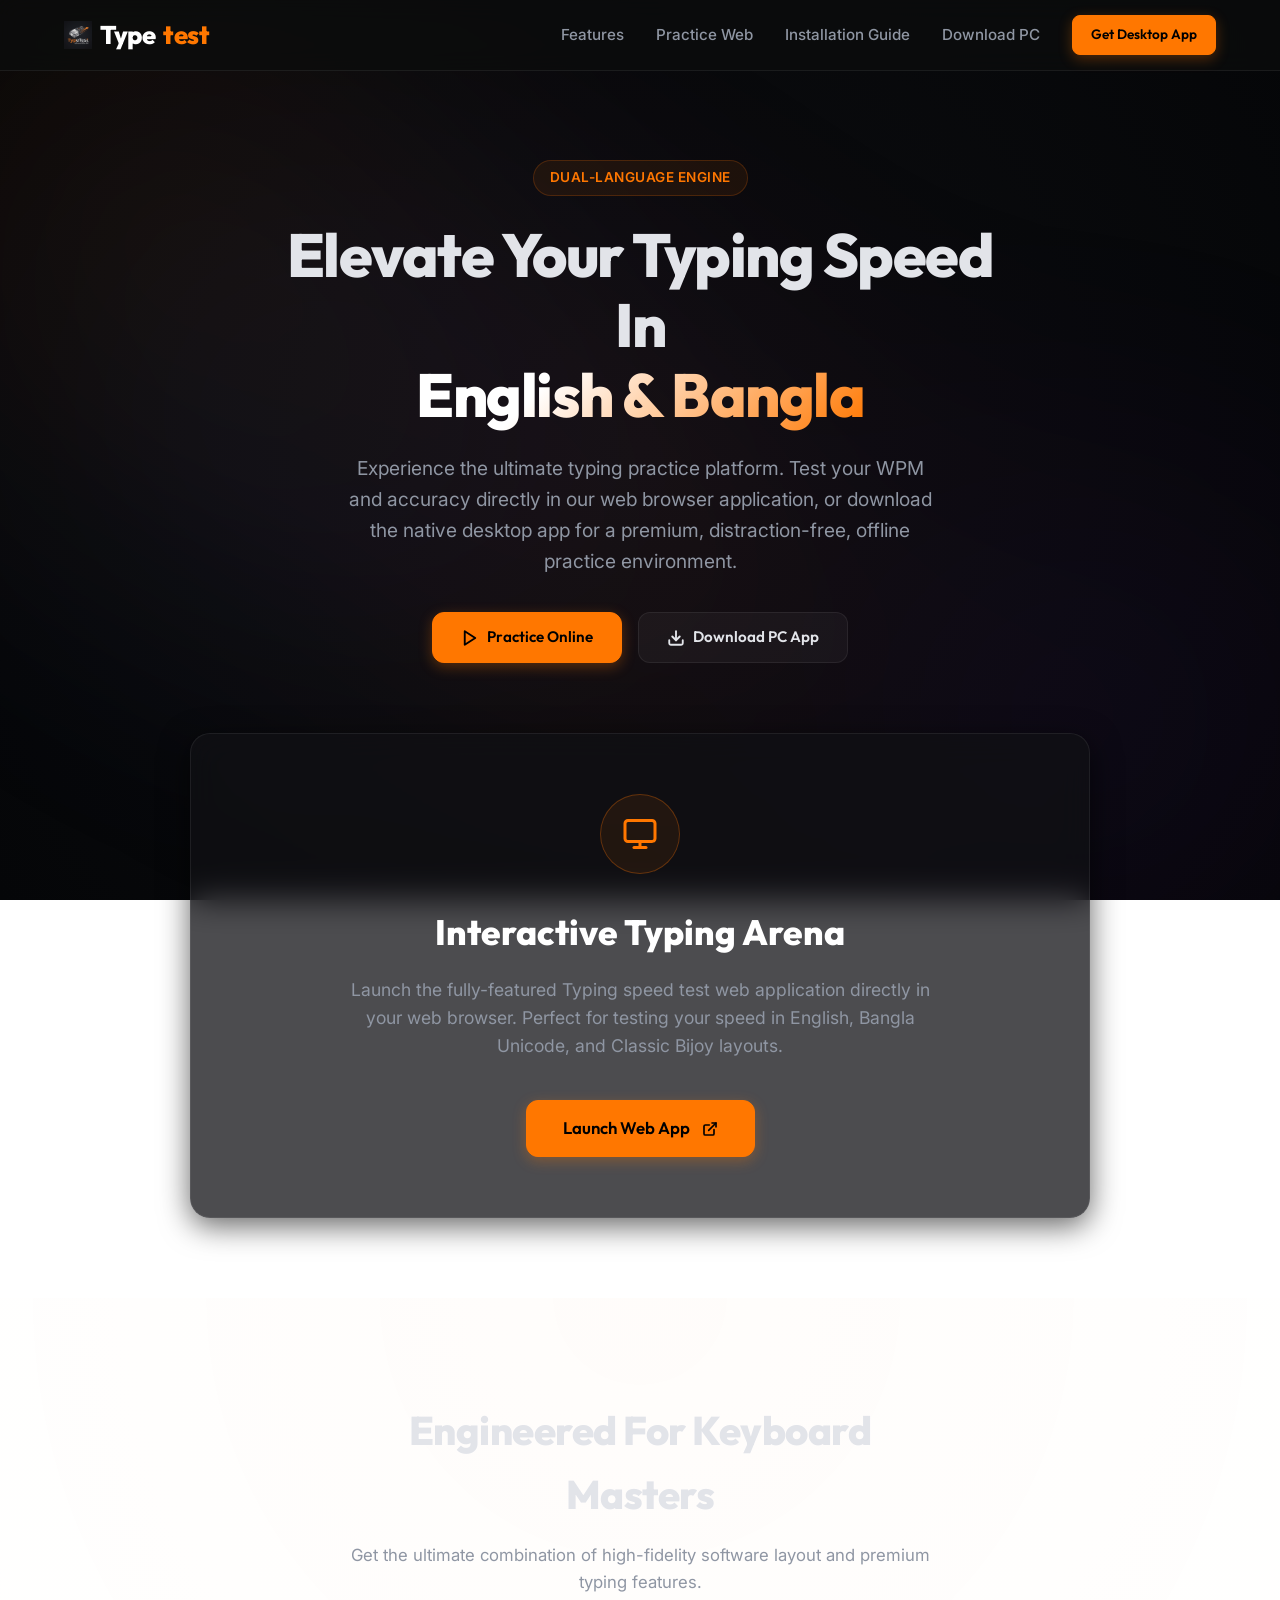
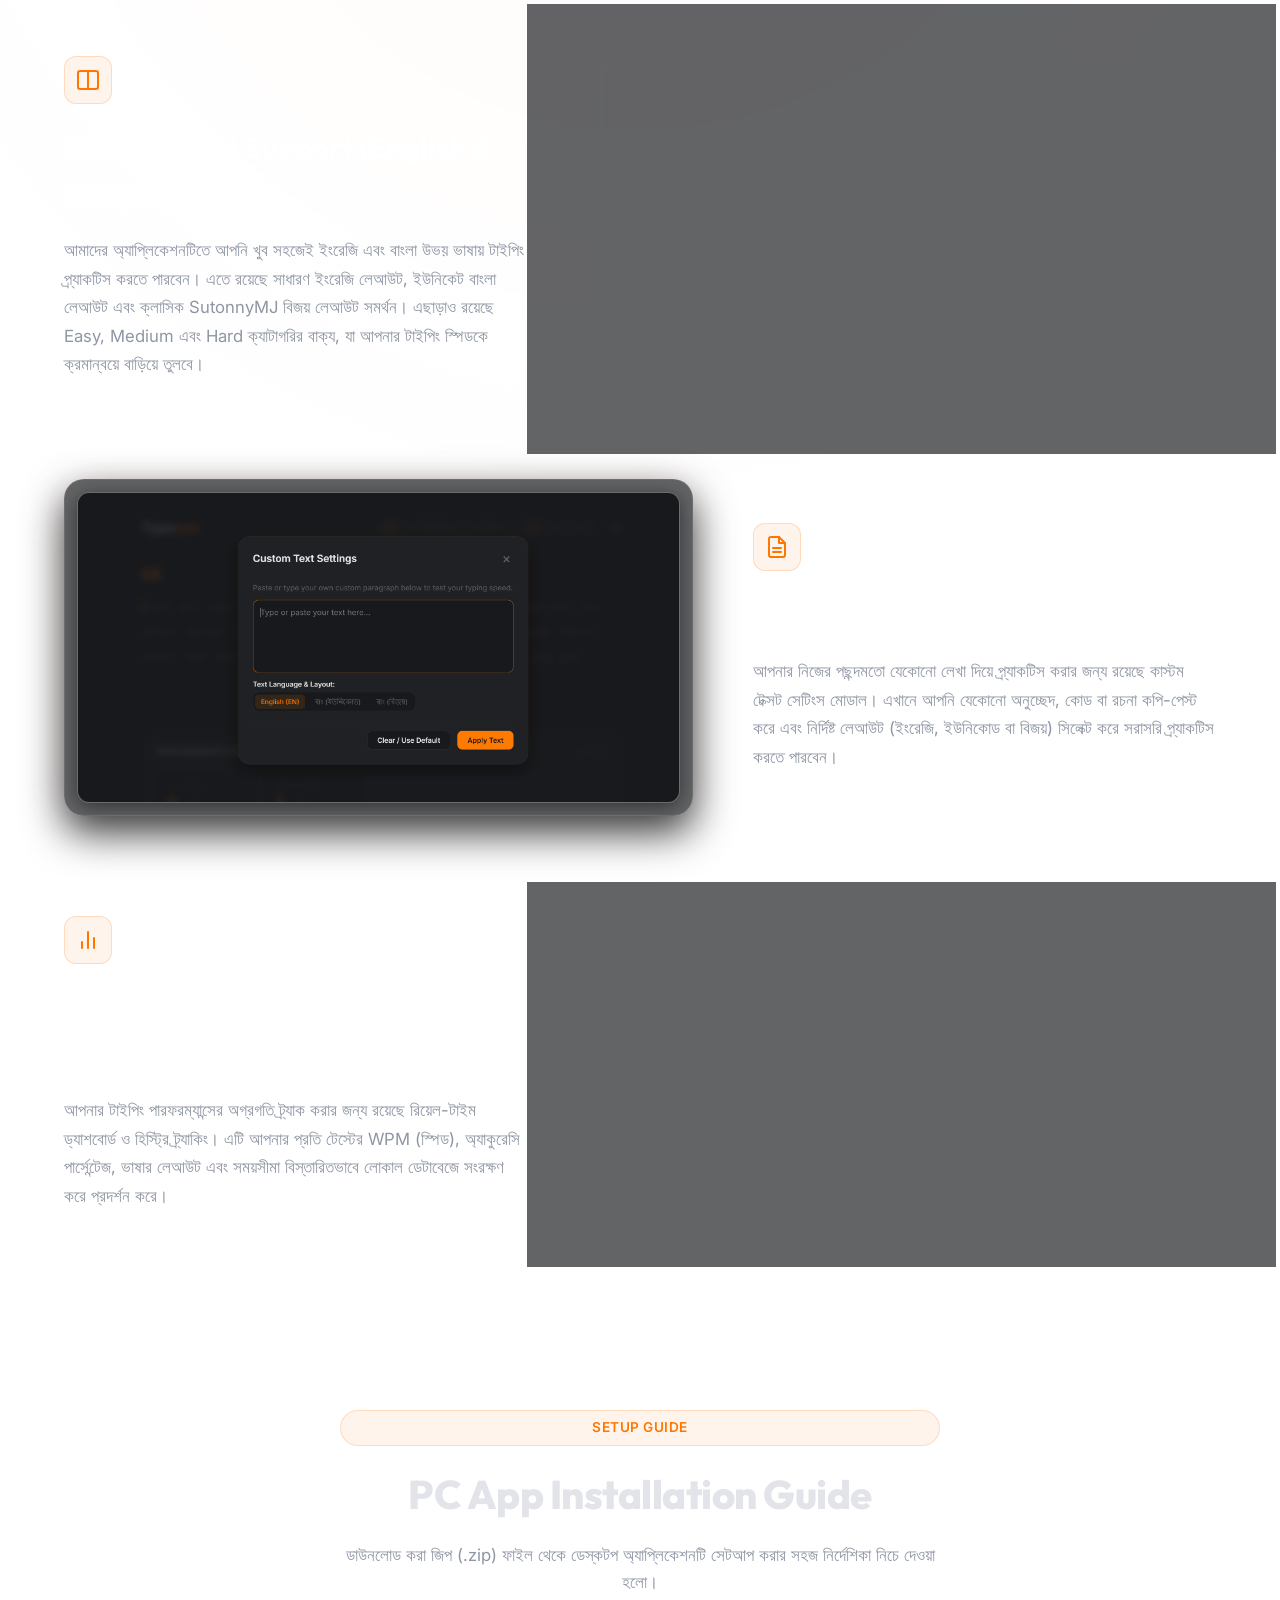
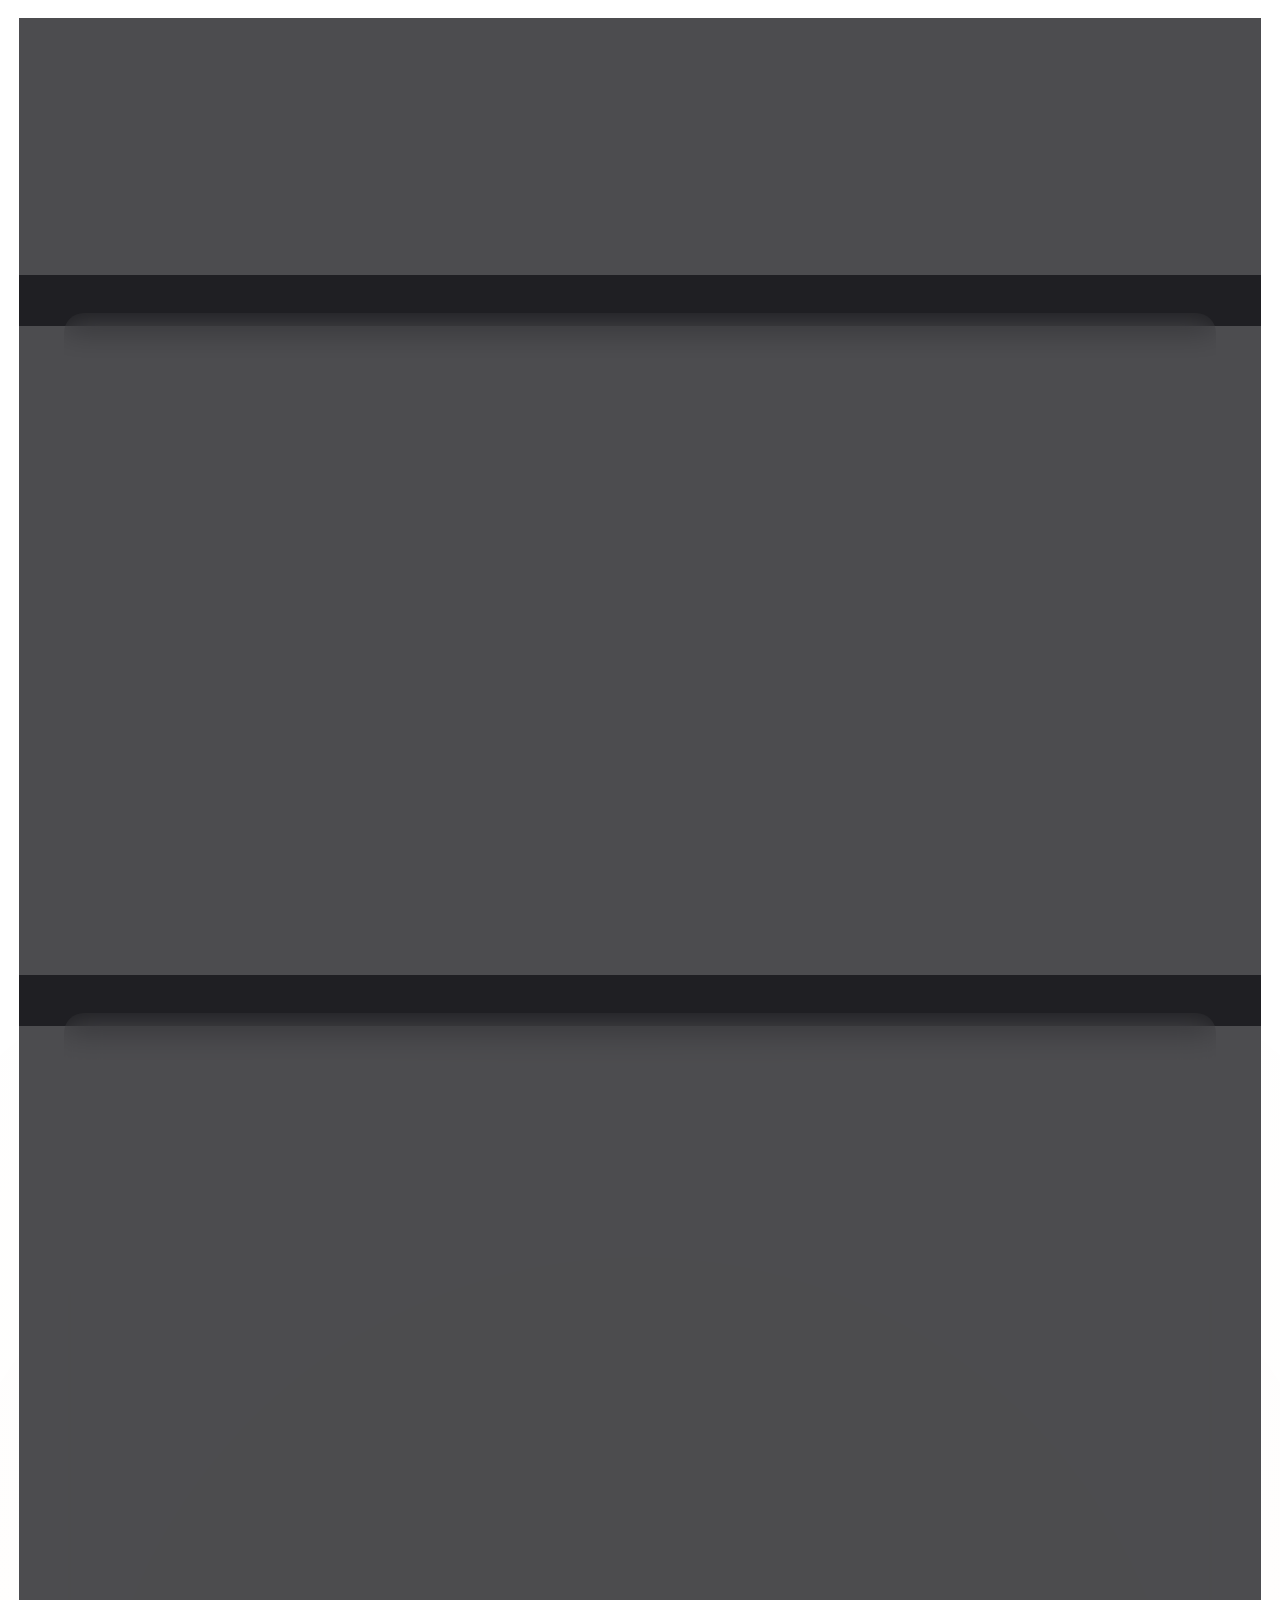
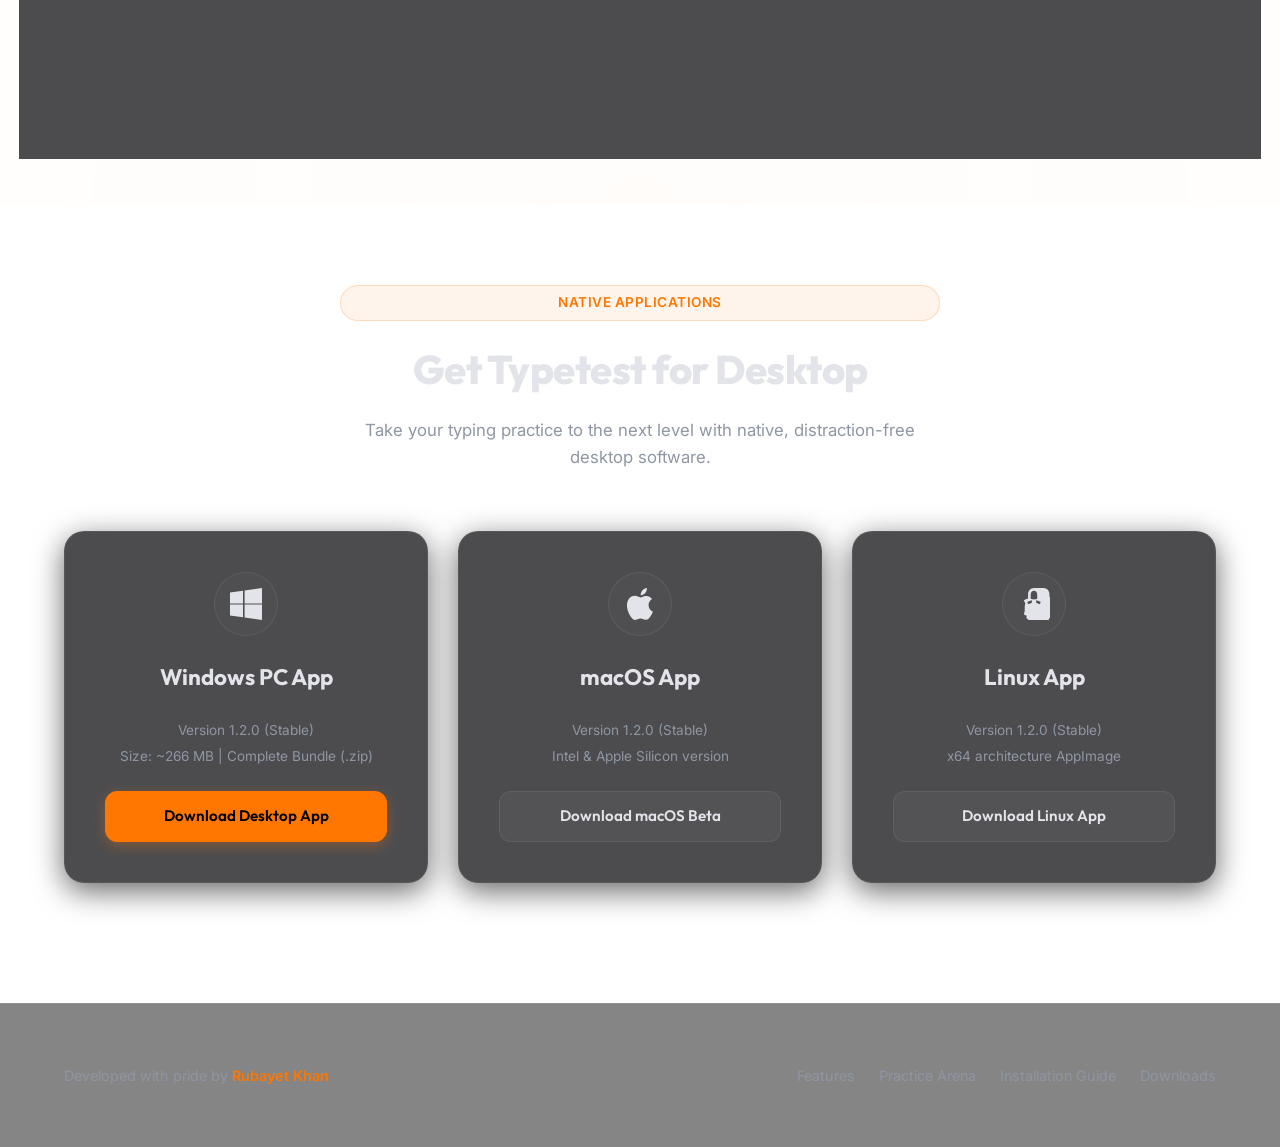
==== commit 9ca7143e: "chore: Point PC download buttons to Google Drive" ====
--- a/index.html
+++ b/index.html
@@ -46,7 +46,7 @@
                 <a href="practice-web/index.html" class="nav-link" id="nav-practice">Practice Web</a>
                 <a href="#installation-section" class="nav-link" id="nav-installation">Installation Guide</a>
                 <a href="#downloads-section" class="nav-link" id="nav-downloads">Download PC</a>
-                <a href="Typing speed test.zip" class="btn btn-primary nav-download-btn" id="nav-download-cta">Get
+                <a href="https://drive.google.com/file/d/1dwAuj7CPg4sgsnEVPQnjLkz1p-kMfi5f/view?usp=sharing" target="_blank" rel="noopener noreferrer" class="btn btn-primary nav-download-btn" id="nav-download-cta">Get
                     Desktop App</a>
             </nav>
         </div>
@@ -71,7 +71,7 @@
                     </svg>
                     Practice Online
                 </a>
-                <a href="Typing speed test.zip" class="btn btn-secondary" id="hero-btn-download">
+                <a href="https://drive.google.com/file/d/1dwAuj7CPg4sgsnEVPQnjLkz1p-kMfi5f/view?usp=sharing" target="_blank" rel="noopener noreferrer" class="btn btn-secondary" id="hero-btn-download">
                     <svg width="18" height="18" viewBox="0 0 24 24" fill="none" stroke="currentColor" stroke-width="2.5"
                         stroke-linecap="round" stroke-linejoin="round">
                         <path d="M21 15v4a2 2 0 0 1-2 2H5a2 2 0 0 1-2-2v-4"></path>
@@ -306,7 +306,7 @@
                         <span id="win-size">Size: ~266 MB | Complete Bundle (.zip)</span>
                     </div>
                     <!-- Download CTA (Direct link to the copied desktop zip archive) -->
-                    <a href="Typing speed test.zip" class="btn btn-primary" id="btn-download-windows" download>Download
+                    <a href="https://drive.google.com/file/d/1dwAuj7CPg4sgsnEVPQnjLkz1p-kMfi5f/view?usp=sharing" target="_blank" rel="noopener noreferrer" class="btn btn-primary" id="btn-download-windows">Download
                         Desktop App</a>
                 </div>
 
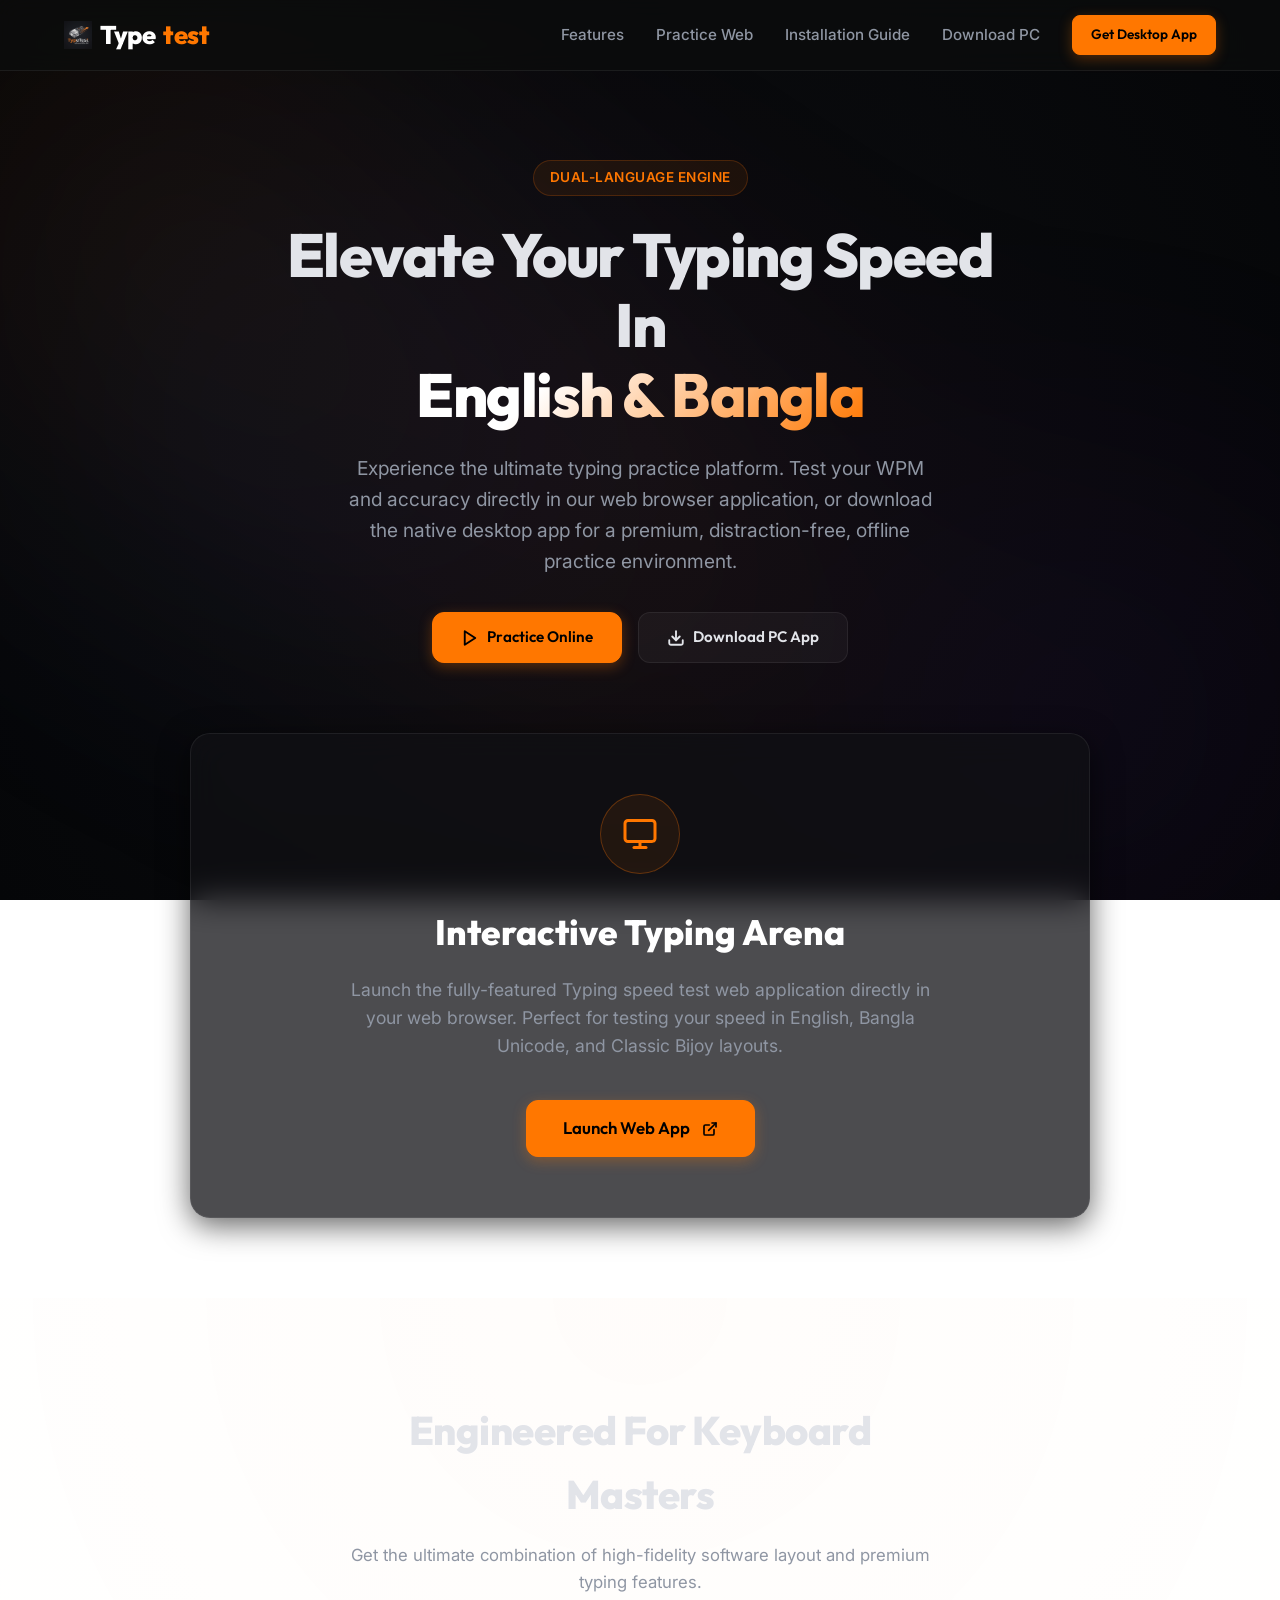
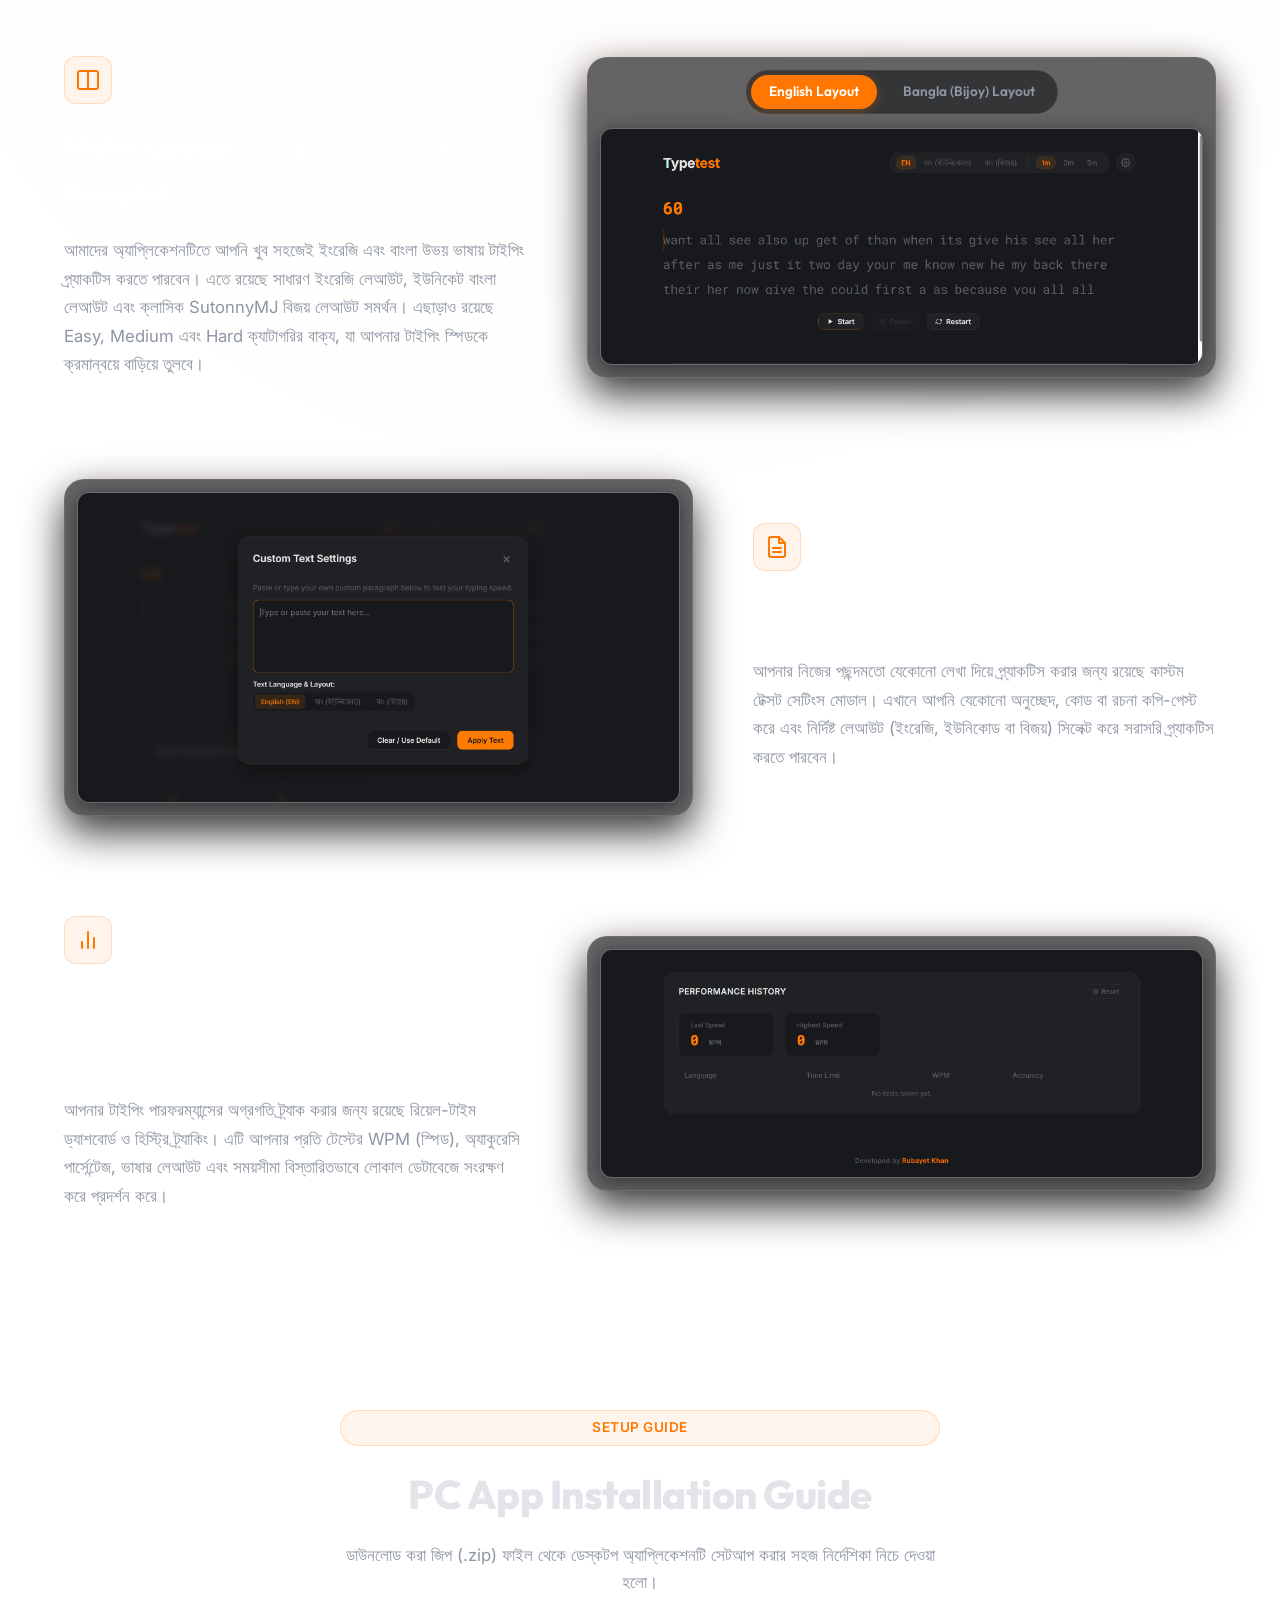
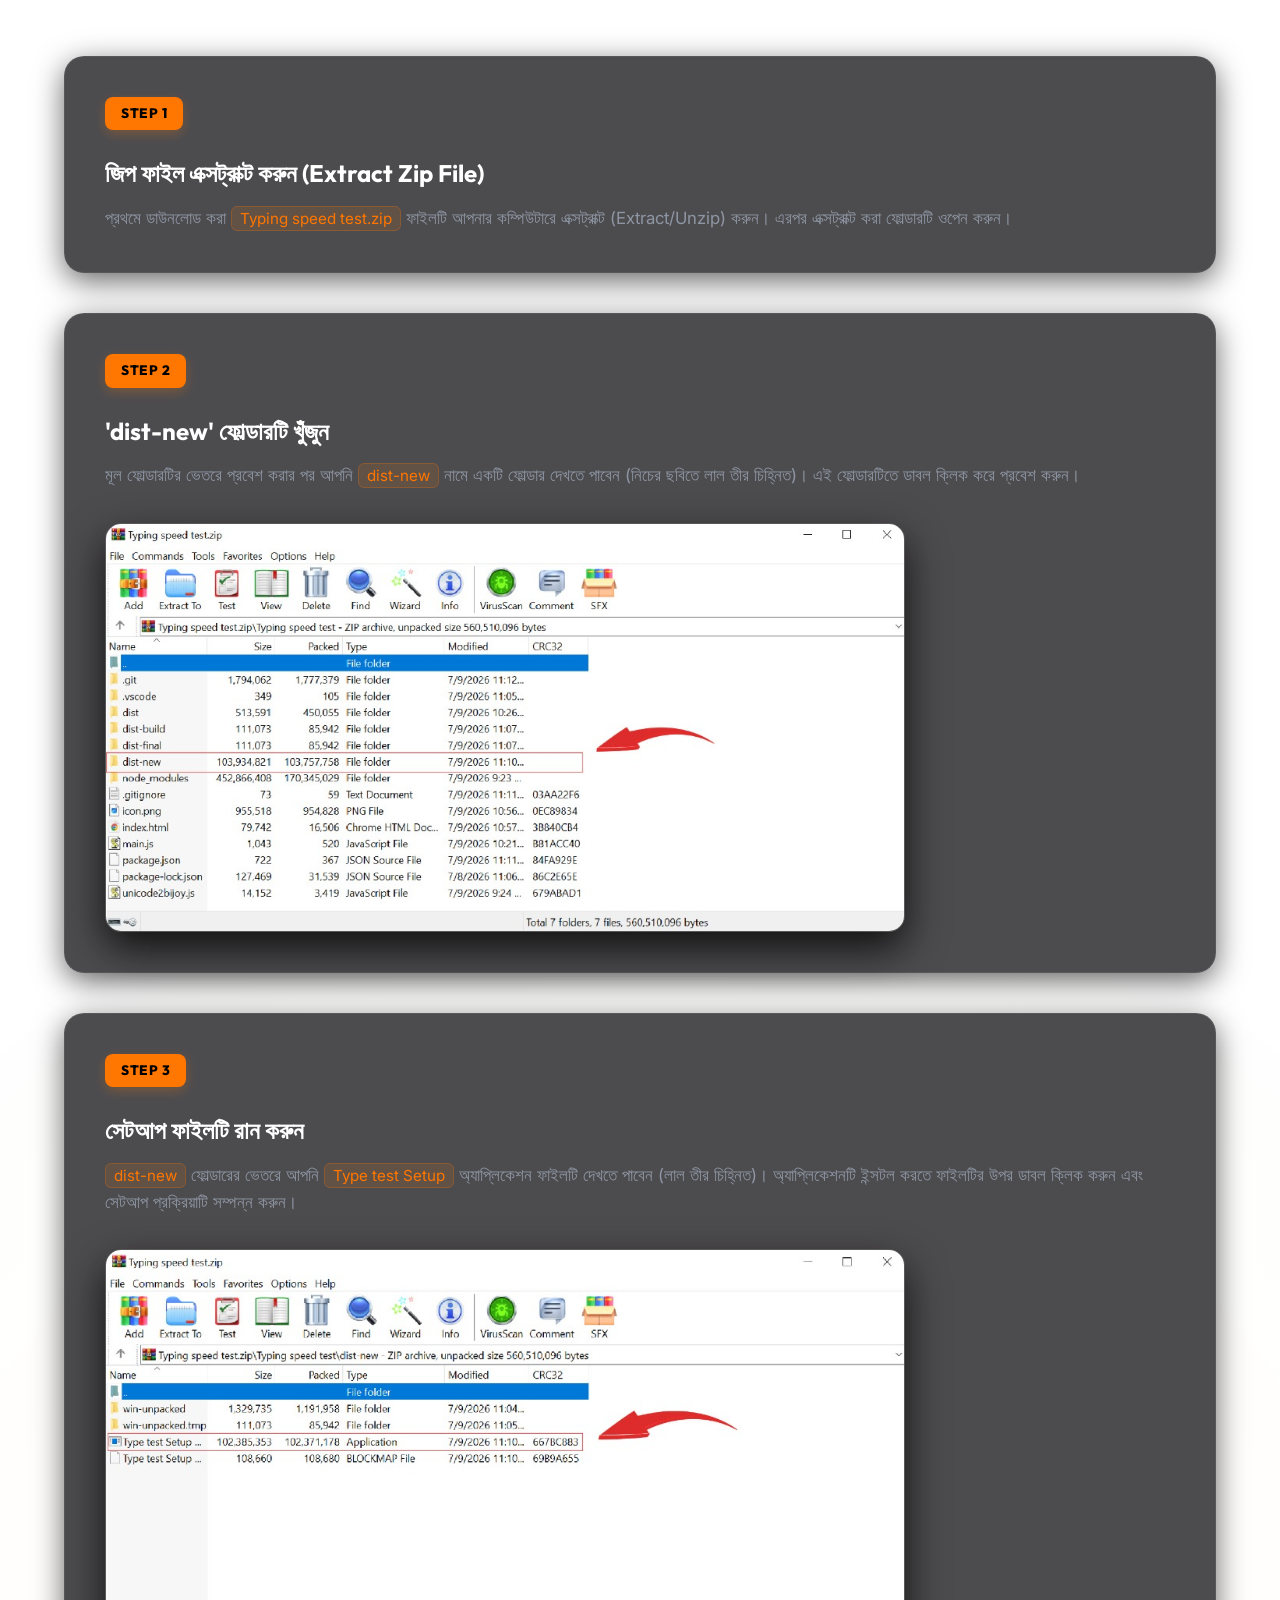
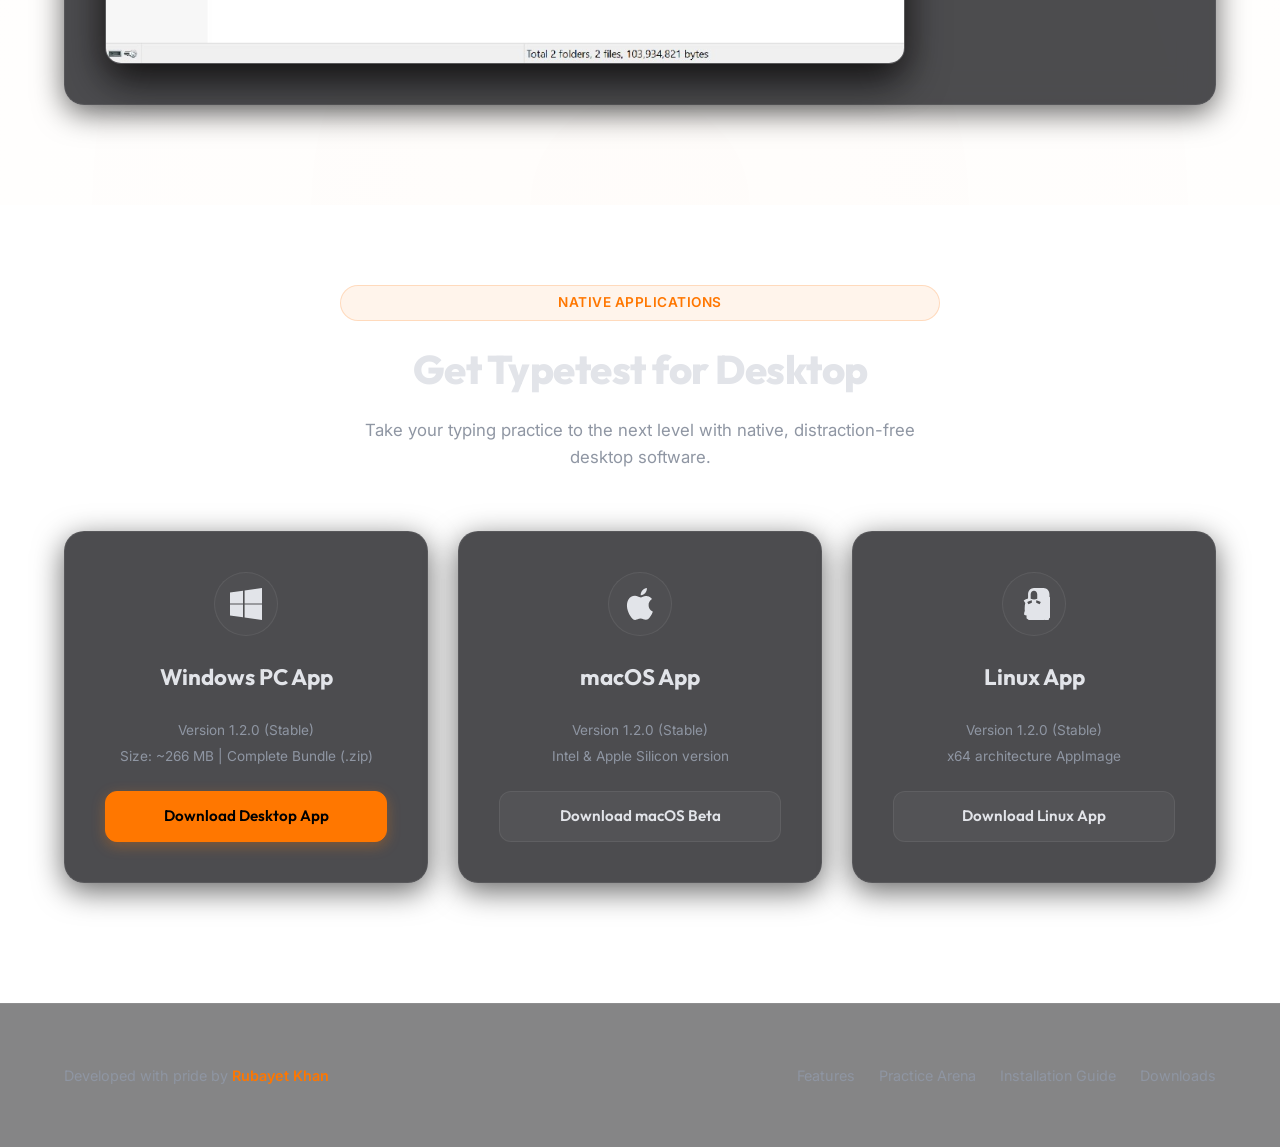
==== commit 7377c0ab: "chore: setup github actions deploy and track practice-web" ====
--- a/index.html
+++ b/index.html
@@ -46,7 +46,9 @@
                 <a href="practice-web/index.html" class="nav-link" id="nav-practice">Practice Web</a>
                 <a href="#installation-section" class="nav-link" id="nav-installation">Installation Guide</a>
                 <a href="#downloads-section" class="nav-link" id="nav-downloads">Download PC</a>
-                <a href="https://drive.google.com/file/d/1dwAuj7CPg4sgsnEVPQnjLkz1p-kMfi5f/view?usp=sharing" target="_blank" rel="noopener noreferrer" class="btn btn-primary nav-download-btn" id="nav-download-cta">Get
+                <a href="https://drive.google.com/file/d/1dwAuj7CPg4sgsnEVPQnjLkz1p-kMfi5f/view?usp=sharing"
+                    target="_blank" rel="noopener noreferrer" class="btn btn-primary nav-download-btn"
+                    id="nav-download-cta">Get
                     Desktop App</a>
             </nav>
         </div>
@@ -71,7 +73,8 @@
                     </svg>
                     Practice Online
                 </a>
-                <a href="https://drive.google.com/file/d/1dwAuj7CPg4sgsnEVPQnjLkz1p-kMfi5f/view?usp=sharing" target="_blank" rel="noopener noreferrer" class="btn btn-secondary" id="hero-btn-download">
+                <a href="https://drive.google.com/file/d/1dwAuj7CPg4sgsnEVPQnjLkz1p-kMfi5f/view?usp=sharing"
+                    target="_blank" rel="noopener noreferrer" class="btn btn-secondary" id="hero-btn-download">
                     <svg width="18" height="18" viewBox="0 0 24 24" fill="none" stroke="currentColor" stroke-width="2.5"
                         stroke-linecap="round" stroke-linejoin="round">
                         <path d="M21 15v4a2 2 0 0 1-2 2H5a2 2 0 0 1-2-2v-4"></path>
@@ -306,7 +309,9 @@
                         <span id="win-size">Size: ~266 MB | Complete Bundle (.zip)</span>
                     </div>
                     <!-- Download CTA (Direct link to the copied desktop zip archive) -->
-                    <a href="https://drive.google.com/file/d/1dwAuj7CPg4sgsnEVPQnjLkz1p-kMfi5f/view?usp=sharing" target="_blank" rel="noopener noreferrer" class="btn btn-primary" id="btn-download-windows">Download
+                    <a href="https://drive.google.com/file/d/1dwAuj7CPg4sgsnEVPQnjLkz1p-kMfi5f/view?usp=sharing"
+                        target="_blank" rel="noopener noreferrer" class="btn btn-primary"
+                        id="btn-download-windows">Download
                         Desktop App</a>
                 </div>
 
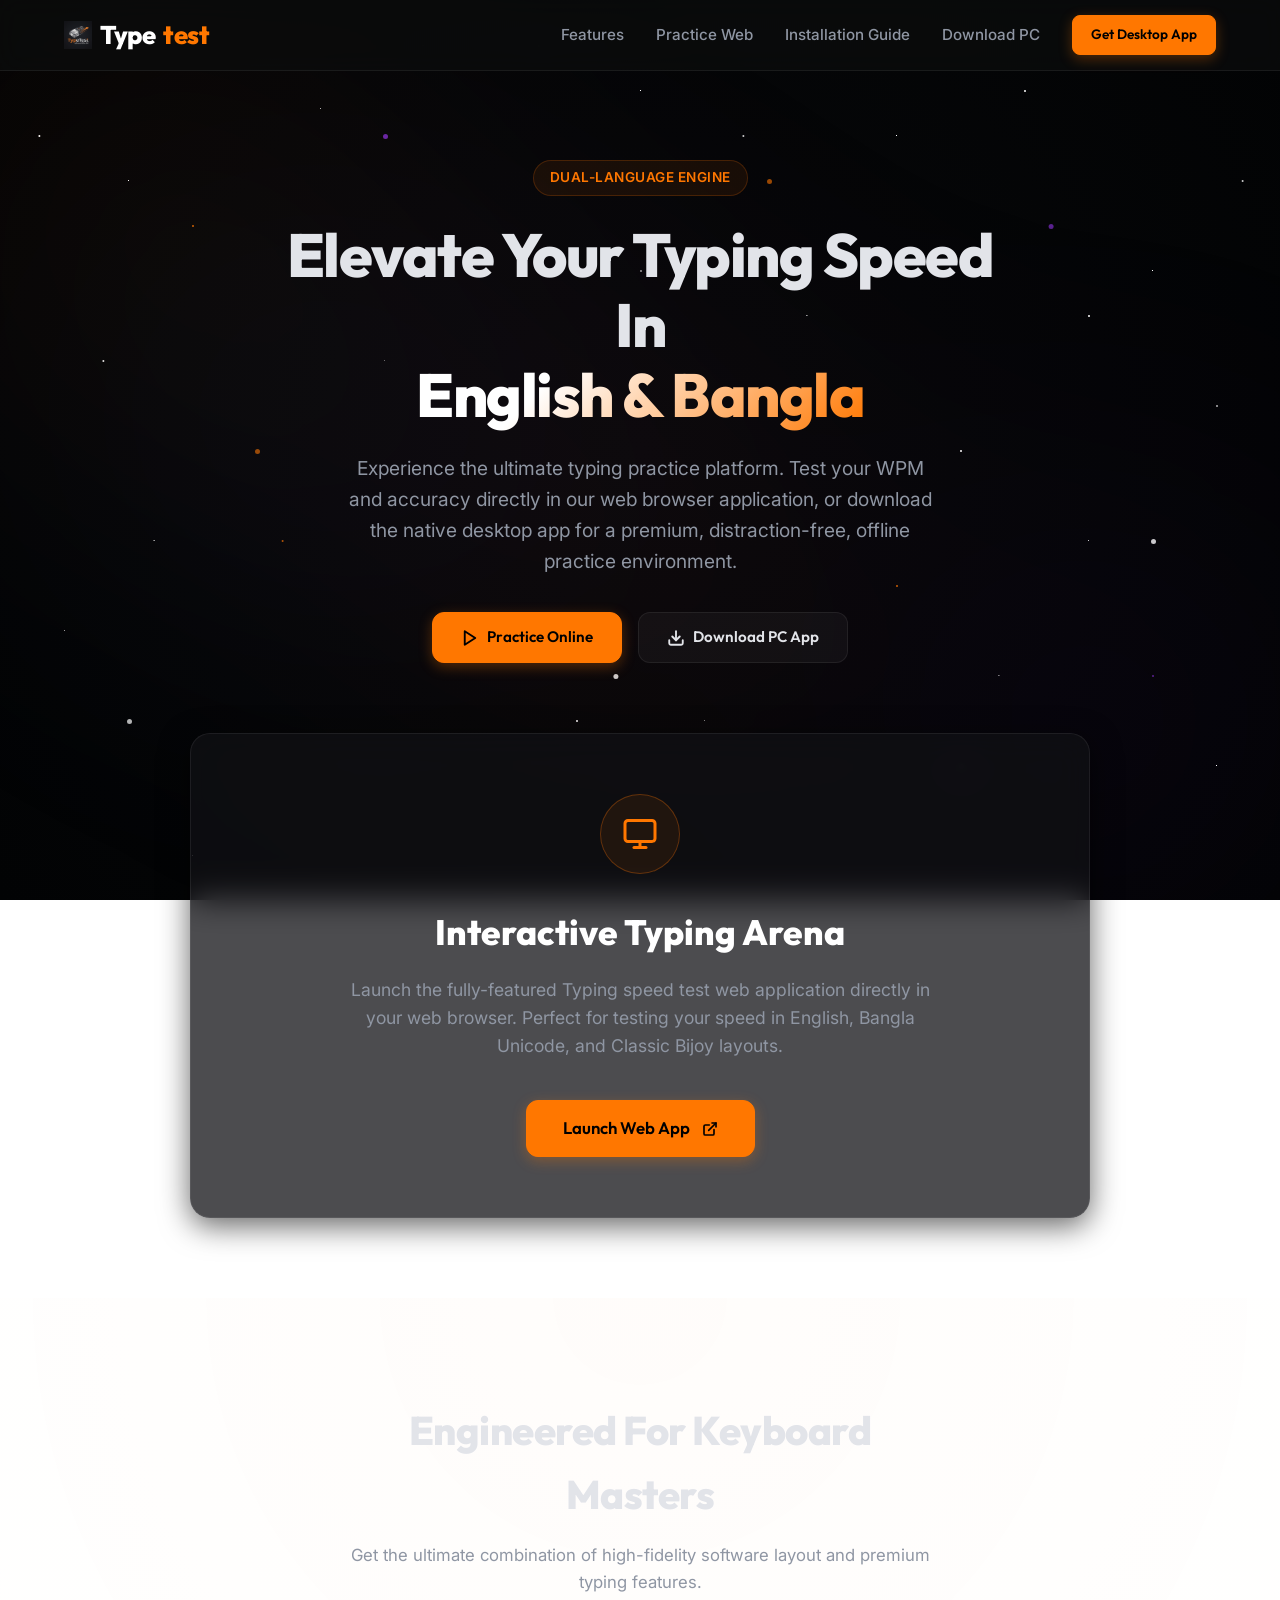
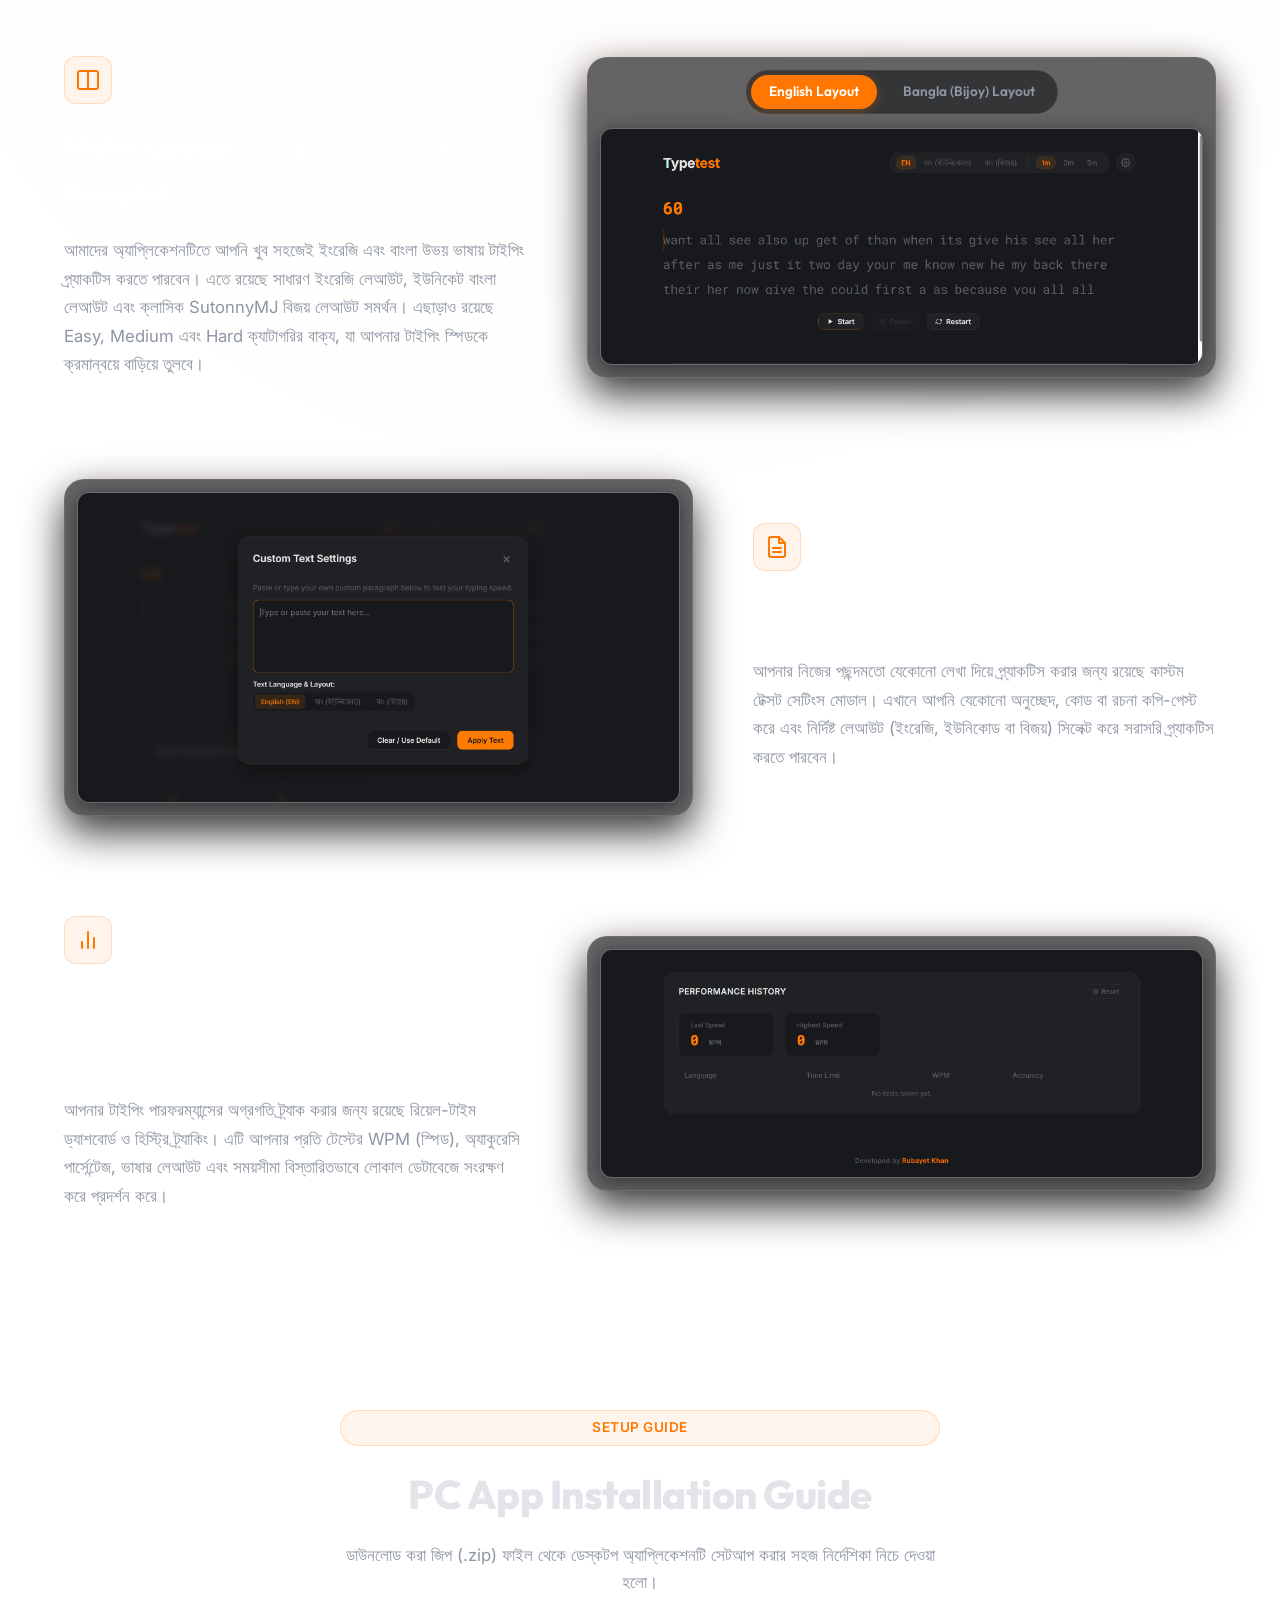
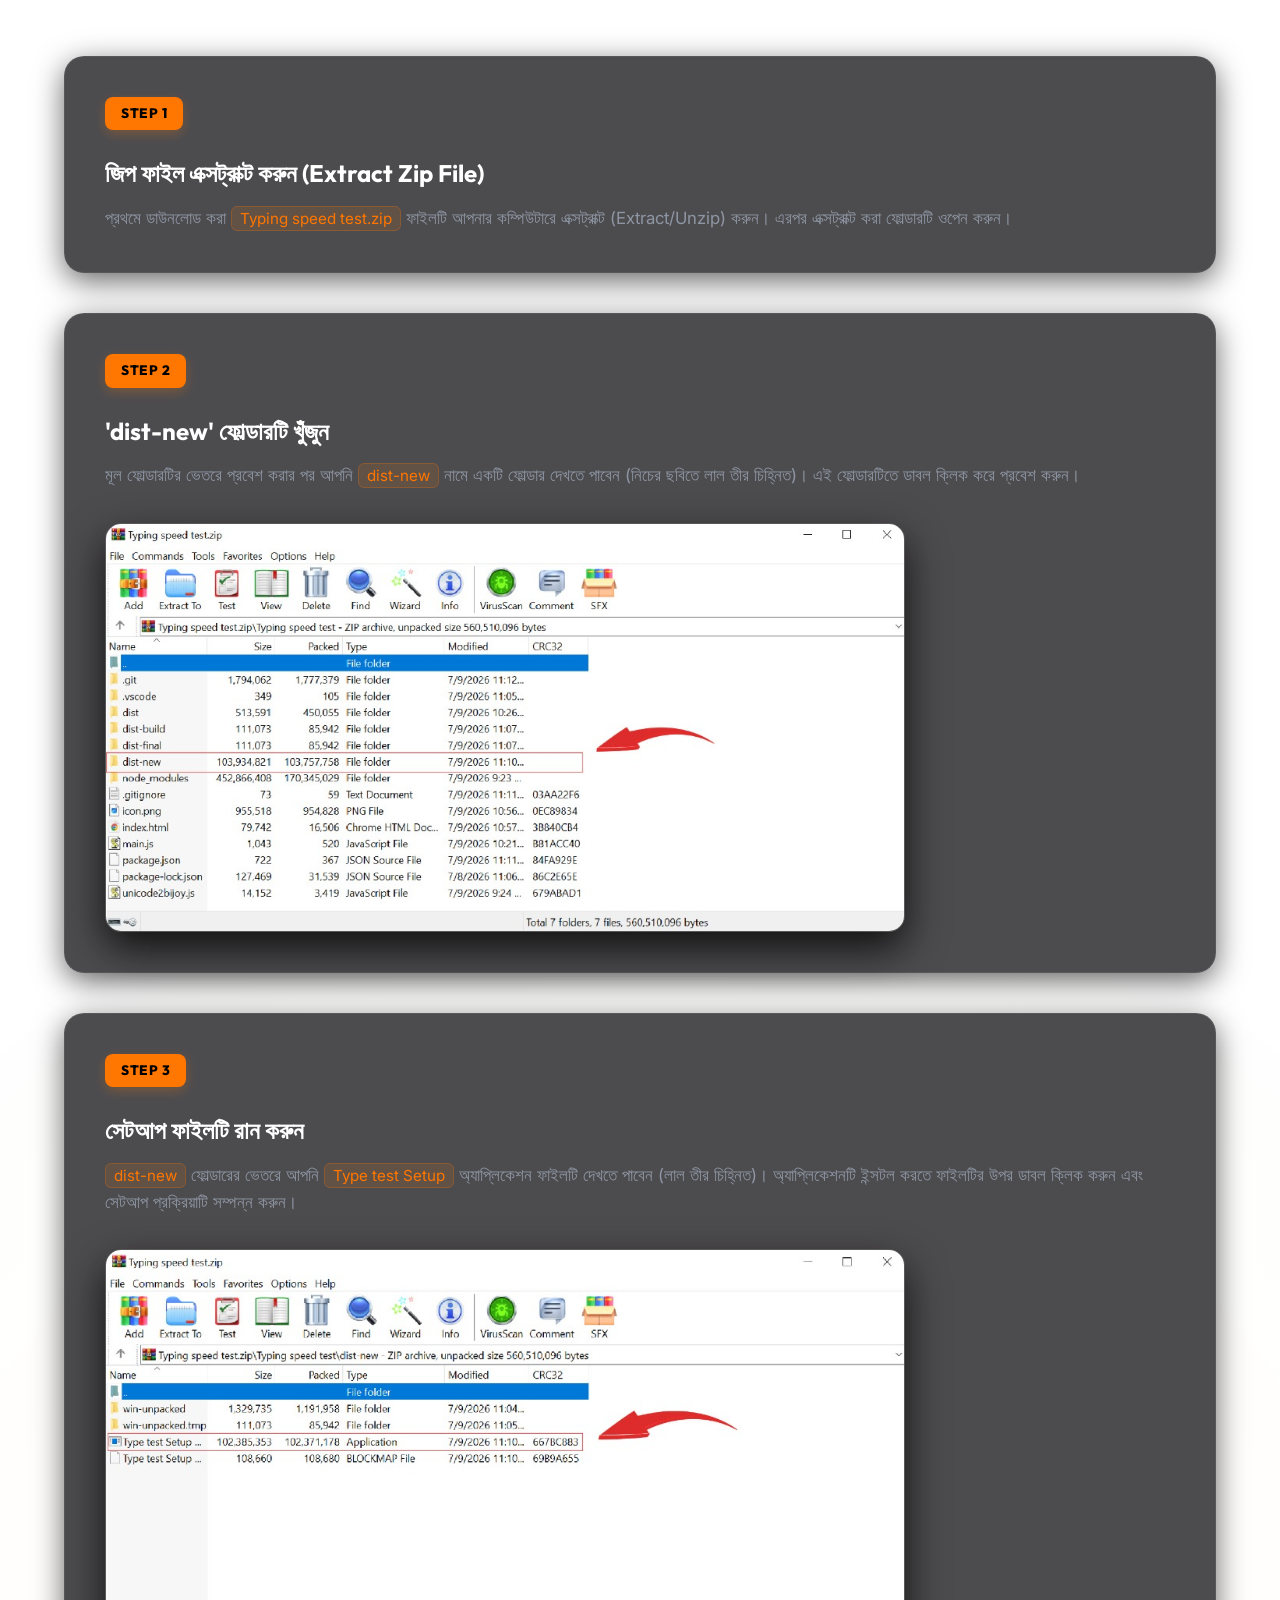
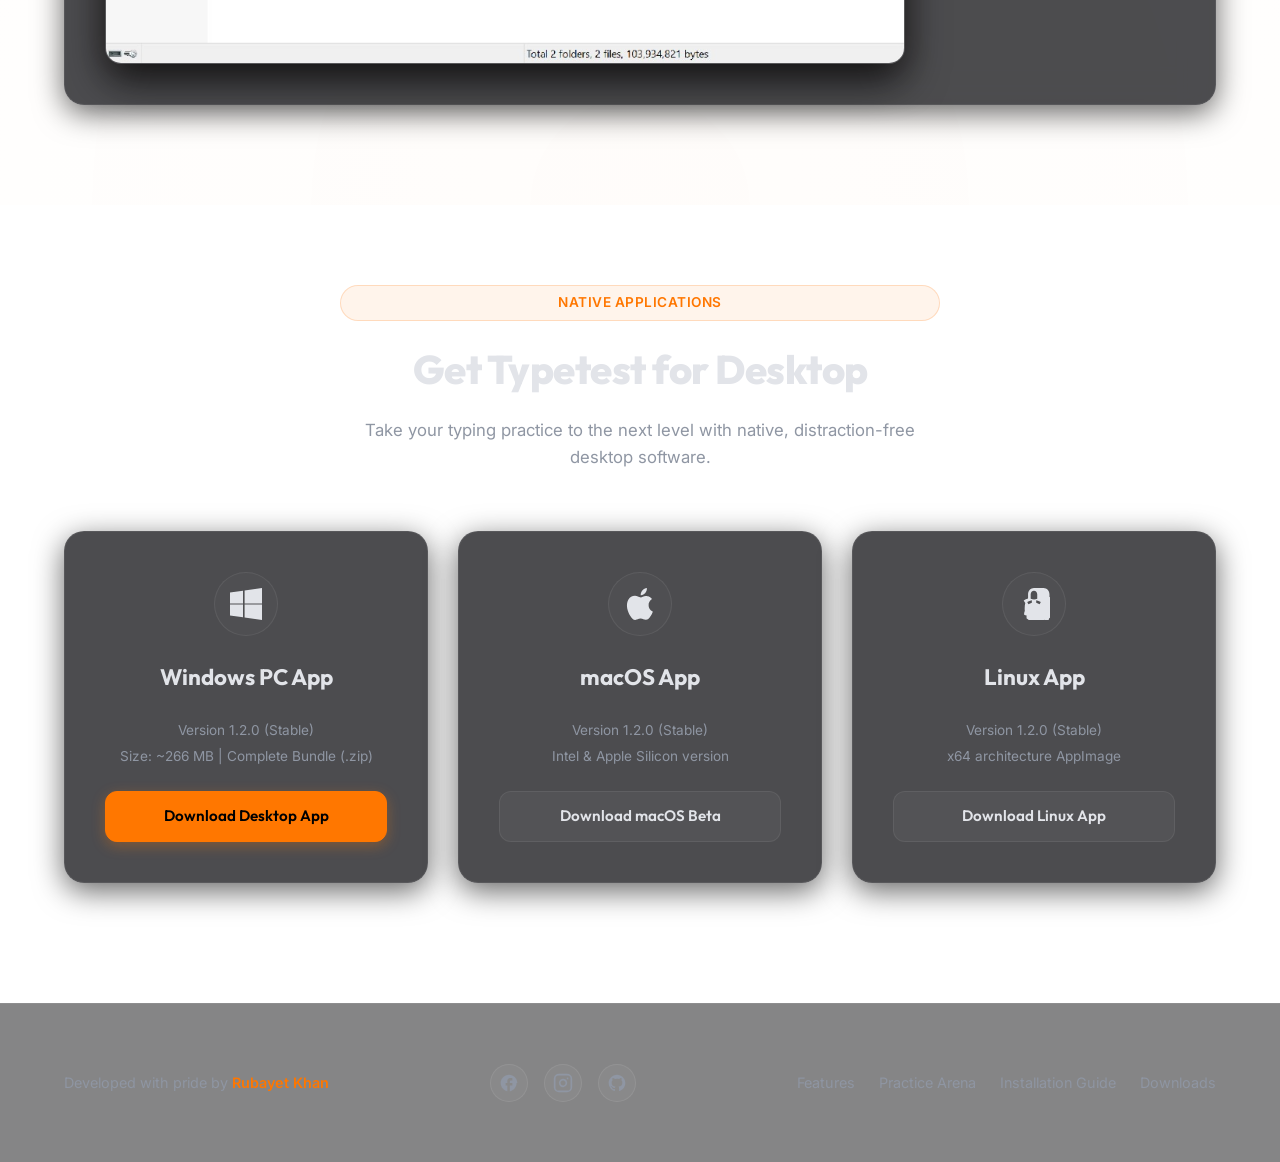
==== commit 97326bfe: "feat: add twinkling stars background and social links in footer" ====
--- a/index.html
+++ b/index.html
@@ -25,6 +25,11 @@
 
     <!-- Premium Animated Gradient Background -->
     <div class="gradient-bg">
+        <div class="stars-container">
+            <div class="stars-layer stars-small"></div>
+            <div class="stars-layer stars-medium"></div>
+            <div class="stars-layer stars-large"></div>
+        </div>
         <div class="gradients-container">
             <div class="g1"></div>
             <div class="g2"></div>
@@ -361,6 +366,25 @@
             <div class="footer-credit" id="footer-dev-credit">
                 Developed with pride by <span>Rubayet Khan</span>
             </div>
+            <div class="footer-social" id="footer-social-links">
+                <a href="https://www.facebook.com/mdrubayetkhan.khan.5" target="_blank" rel="noopener noreferrer" class="social-icon" aria-label="Facebook">
+                    <svg width="20" height="20" viewBox="0 0 24 24" fill="currentColor">
+                        <path d="M22 12c0-5.52-4.48-10-10-10S2 6.48 2 12c0 4.84 3.44 8.87 8 9.8V15H8v-3h2V9.5C10 7.57 11.57 6 13.5 6H16v3h-2c-.55 0-1 .45-1 1v2h3v3h-3v6.95c4.56-.93 8-4.96 8-9.75z"/>
+                    </svg>
+                </a>
+                <a href="https://www.instagram.com/mdrubayetkhan.khan.5/" target="_blank" rel="noopener noreferrer" class="social-icon" aria-label="Instagram">
+                    <svg width="20" height="20" viewBox="0 0 24 24" fill="none" stroke="currentColor" stroke-width="2" stroke-linecap="round" stroke-linejoin="round">
+                        <rect x="2" y="2" width="20" height="20" rx="5" ry="5"></rect>
+                        <path d="M16 11.37A4 4 0 1 1 12.63 8 4 4 0 0 1 16 11.37z"></path>
+                        <line x1="17.5" y1="6.5" x2="17.51" y2="6.5"></line>
+                    </svg>
+                </a>
+                <a href="https://github.com/rubayet9" target="_blank" rel="noopener noreferrer" class="social-icon" aria-label="GitHub">
+                    <svg width="20" height="20" viewBox="0 0 24 24" fill="currentColor">
+                        <path d="M12 2C6.477 2 2 6.477 2 12c0 4.42 2.865 8.166 6.839 9.489.5.092.682-.217.682-.482 0-.237-.008-.866-.013-1.7-2.782.603-3.369-1.34-3.369-1.34-.454-1.156-1.11-1.464-1.11-1.464-.908-.62.069-.608.069-.608 1.003.07 1.531 1.03 1.531 1.03.892 1.529 2.341 1.087 2.91.831.092-.646.35-1.086.636-1.336-2.22-.253-4.555-1.11-4.555-4.943 0-1.091.39-1.984 1.029-2.683-.103-.253-.446-1.27.098-2.647 0 0 .84-.269 2.75 1.025A9.564 9.564 0 0112 6.844c.85.004 1.705.115 2.504.337 1.909-1.294 2.747-1.025 2.747-1.025.546 1.377.203 2.394.1 2.647.64.699 1.028 1.592 1.028 2.683 0 3.842-2.339 4.687-4.566 4.935.359.309.678.919.678 1.852 0 1.336-.012 2.415-.012 2.743 0 .267.18.579.688.481C19.137 20.164 22 16.418 22 12c0-5.523-4.477-10-10-10z"/>
+                    </svg>
+                </a>
+            </div>
             <div class="footer-links" id="footer-links-group">
                 <a href="#features-section">Features</a>
                 <a href="practice-web/index.html">Practice Arena</a>
--- a/style.css
+++ b/style.css
@@ -691,7 +691,7 @@
     width: 100vw;
     height: 100vh;
     overflow: hidden;
-    background: radial-gradient(circle at center, #0c0d10 0%, #050608 100%);
+    background: radial-gradient(circle at center, #07080a 0%, #020304 100%);
     z-index: -2; /* Place behind everything */
 }
 
@@ -702,7 +702,7 @@
     position: absolute;
     top: 0;
     left: 0;
-    opacity: 0.85;
+    opacity: 0.55;
 }
 
 /* Define premium animated color blobs */
@@ -896,3 +896,127 @@
 .hidden {
     display: none !important;
 }
+
+/* Twinkling Stars Background */
+.stars-container {
+    position: absolute;
+    top: 0;
+    left: 0;
+    width: 100%;
+    height: 100%;
+    z-index: -1;
+    overflow: hidden;
+    pointer-events: none;
+}
+
+.stars-layer {
+    position: absolute;
+    top: 0;
+    left: 0;
+    width: 100%;
+    height: 100%;
+    background: transparent;
+}
+
+/* Small Stars */
+.stars-small {
+    width: 1px;
+    height: 1px;
+    box-shadow: 
+        10vw 20vh #fff, 25vw 12vh rgba(255,255,255,0.7), 40vw 45vh #fff, 55vw 80vh rgba(255,255,255,0.5), 70vw 15vh #fff, 85vw 60vh rgba(255,255,255,0.8), 90vw 30vh #fff,
+        5vw 70vh rgba(255,255,255,0.6), 18vw 85vh #fff, 33vw 5vh #fff, 48vw 90vh rgba(255,255,255,0.7), 63vw 35vh #fff, 78vw 75vh rgba(255,255,255,0.8), 95vw 85vh #fff,
+        12vw 60vh #fff, 30vw 40vh rgba(255,255,255,0.4), 50vw 10vh #fff, 68vw 55vh rgba(255,255,255,0.7), 80vw 90vh #fff, 88vw 5vh rgba(255,255,255,0.5), 15vw 95vh #fff;
+    animation: twinkleSmall 8s ease-in-out infinite alternate;
+}
+
+/* Medium Stars */
+.stars-medium {
+    width: 2px;
+    height: 2px;
+    border-radius: 50%;
+    box-shadow: 
+        15vw 25vh rgba(255, 118, 0, 0.8), 35vw 70vh #fff, 50vw 30vh rgba(255,255,255,0.6), 65vw 85vh rgba(147, 51, 234, 0.8), 80vw 10vh #fff, 95vw 45vh rgba(255,255,255,0.7),
+        8vw 40vh rgba(255,255,255,0.9), 22vw 60vh rgba(255, 118, 0, 0.7), 45vw 80vh #fff, 58vw 15vh rgba(255,255,255,0.8), 75vw 50vh #fff, 90vw 75vh rgba(147, 51, 234, 0.6),
+        3vw 15vh #fff, 28vw 90vh rgba(255,255,255,0.5), 42vw 5vh #fff, 70vw 65vh rgba(255, 118, 0, 0.8), 85vw 35vh #fff, 97vw 20vh rgba(255,255,255,0.8);
+    animation: twinkleMedium 12s ease-in-out infinite alternate;
+}
+
+/* Large/Glow Stars */
+.stars-large {
+    width: 3px;
+    height: 3px;
+    border-radius: 50%;
+    box-shadow: 
+        20vw 50vh 0px 1px rgba(255, 118, 0, 0.6), 48vw 75vh 0px 1px rgba(255,255,255,0.8), 82vw 25vh 0px 1px rgba(147, 51, 234, 0.6),
+        10vw 80vh 0px 1px rgba(255,255,255,0.7), 60vw 20vh 0px 1px rgba(255, 118, 0, 0.6), 90vw 60vh 0px 1px rgba(255,255,255,0.8),
+        30vw 15vh 0px 1px rgba(147, 51, 234, 0.7), 75vw 85vh 0px 1px rgba(255,255,255,0.9);
+    animation: twinkleLarge 16s ease-in-out infinite alternate;
+}
+
+@keyframes twinkleSmall {
+    0%, 100% { opacity: 0.3; }
+    50% { opacity: 1; }
+}
+
+@keyframes twinkleMedium {
+    0%, 100% { opacity: 0.8; }
+    33% { opacity: 0.3; }
+    66% { opacity: 1; }
+}
+
+@keyframes twinkleLarge {
+    0%, 100% { opacity: 0.4; }
+    50% { opacity: 1; filter: drop-shadow(0 0 4px #fff); }
+}
+
+/* Footer Social Icons Styling */
+.footer-social {
+    display: flex;
+    gap: 16px;
+    align-items: center;
+}
+
+.social-icon {
+    width: 38px;
+    height: 38px;
+    border-radius: 50%;
+    background: rgba(255, 255, 255, 0.04);
+    border: 1px solid rgba(255, 255, 255, 0.08);
+    display: flex;
+    align-items: center;
+    justify-content: center;
+    color: var(--text-muted);
+    transition: all 0.3s cubic-bezier(0.4, 0, 0.2, 1);
+}
+
+.social-icon:hover {
+    color: #fff;
+    background: rgba(255, 118, 0, 0.15);
+    border-color: var(--primary);
+    transform: translateY(-3px);
+    box-shadow: 0 4px 12px rgba(255, 118, 0, 0.2);
+}
+
+.social-icon svg {
+    transition: transform 0.3s ease;
+}
+
+.social-icon:hover svg {
+    transform: scale(1.1);
+}
+
+/* Mobile Responsiveness for Footer */
+@media (max-width: 768px) {
+    .footer-content {
+        flex-direction: column;
+        gap: 24px;
+        text-align: center;
+    }
+    .footer-social {
+        justify-content: center;
+    }
+    .footer-links {
+        justify-content: center;
+        flex-wrap: wrap;
+    }
+}
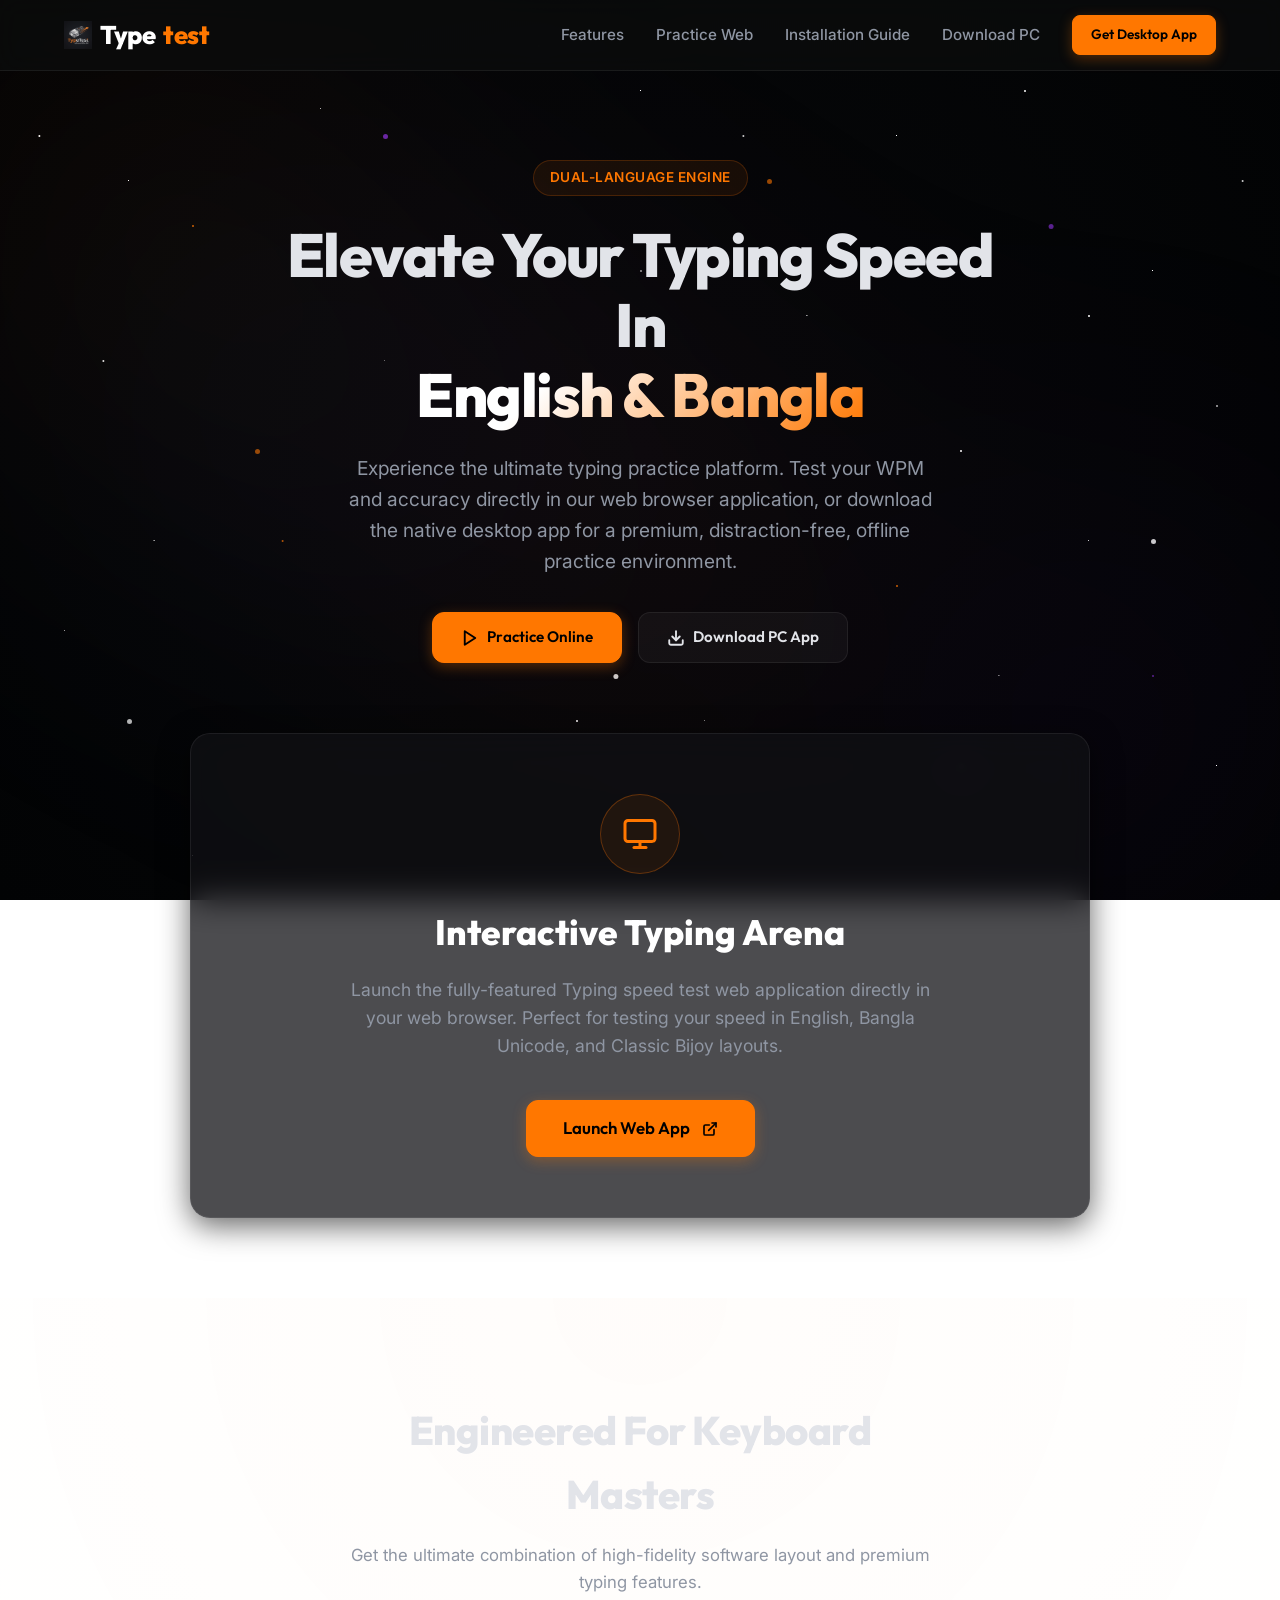
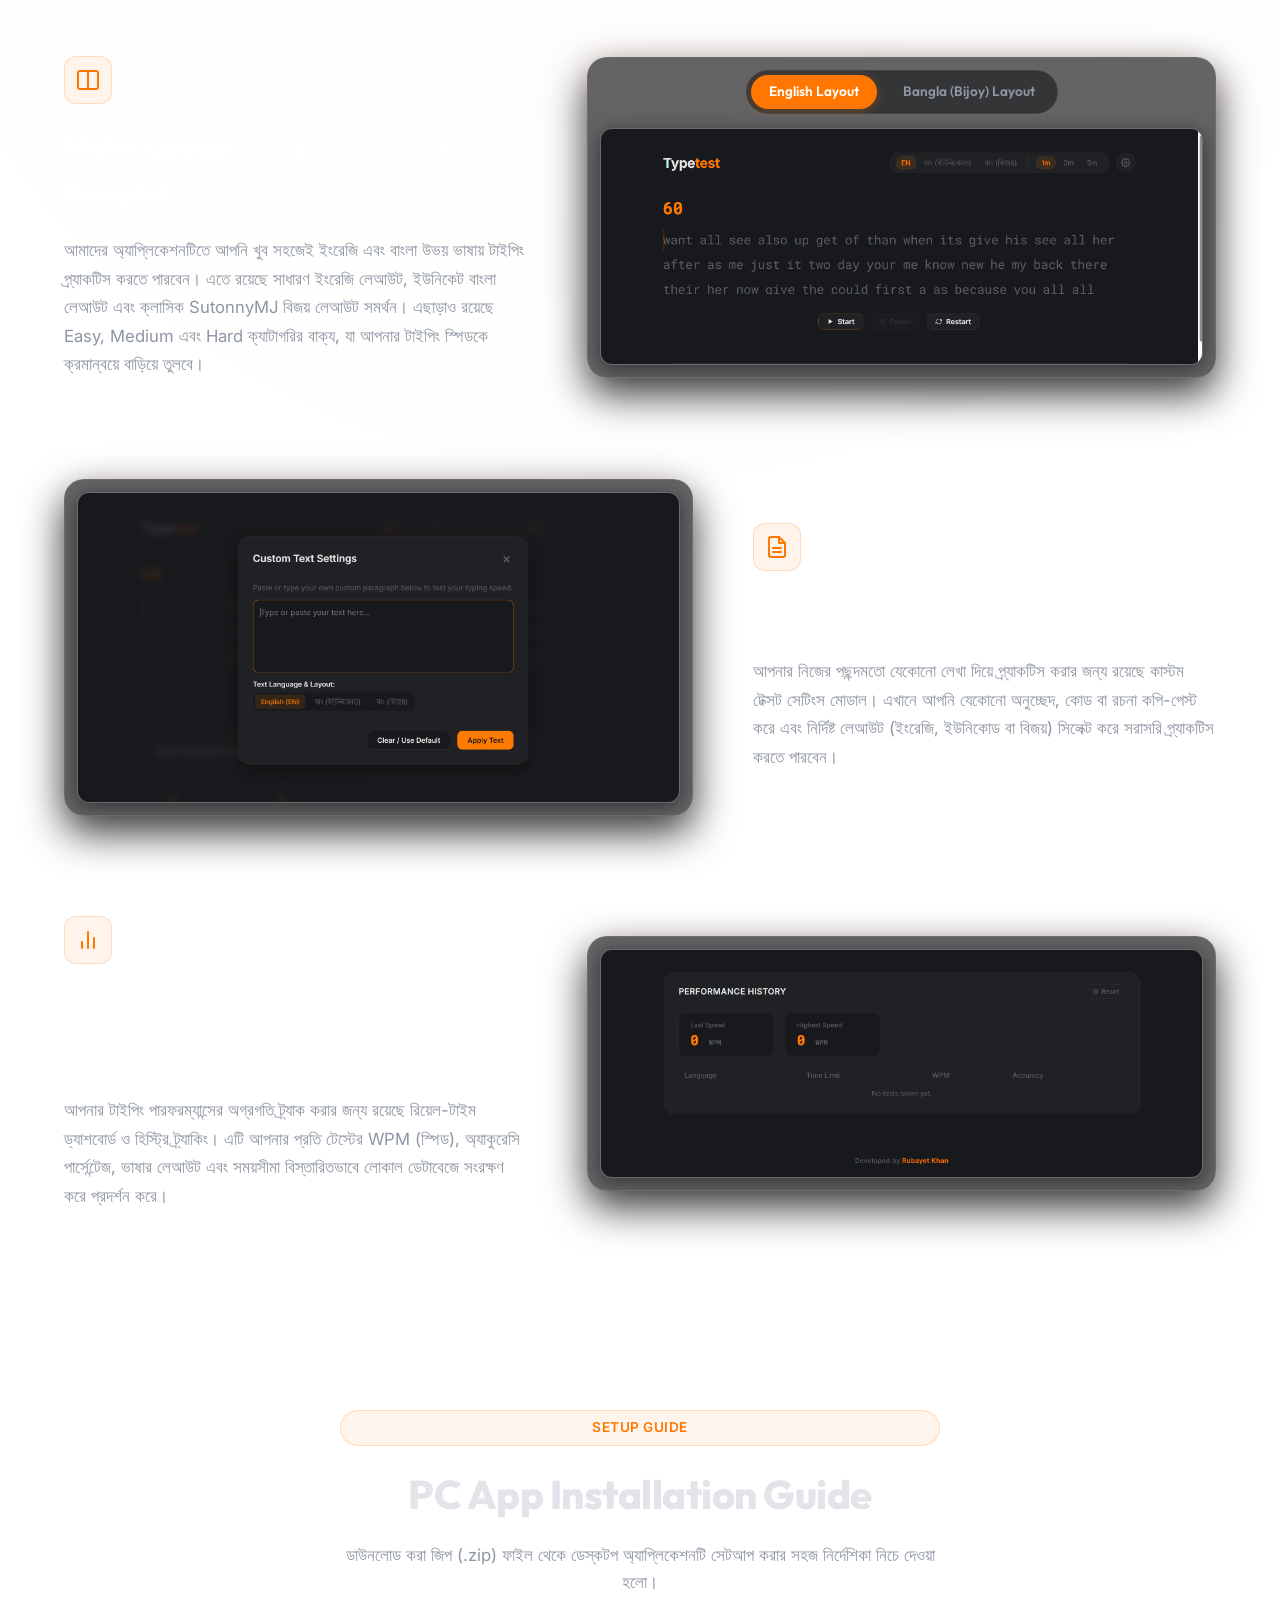
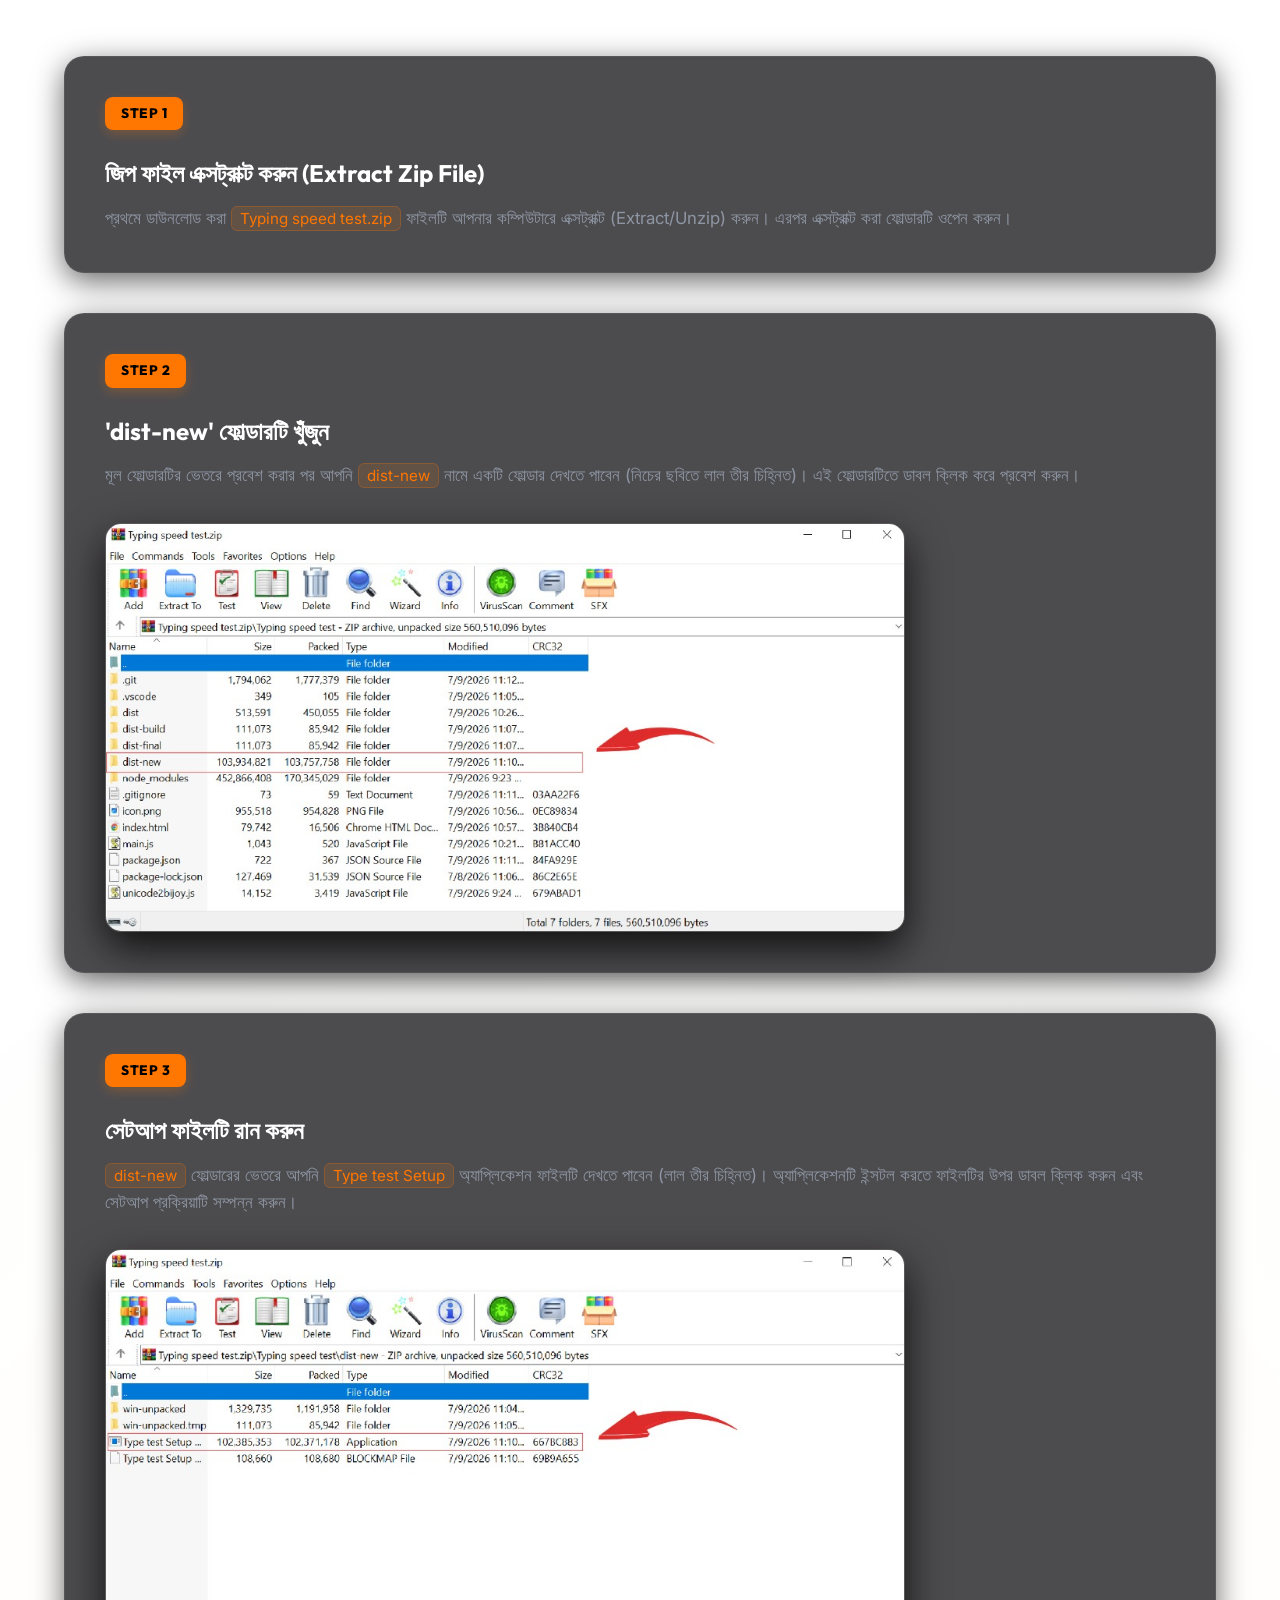
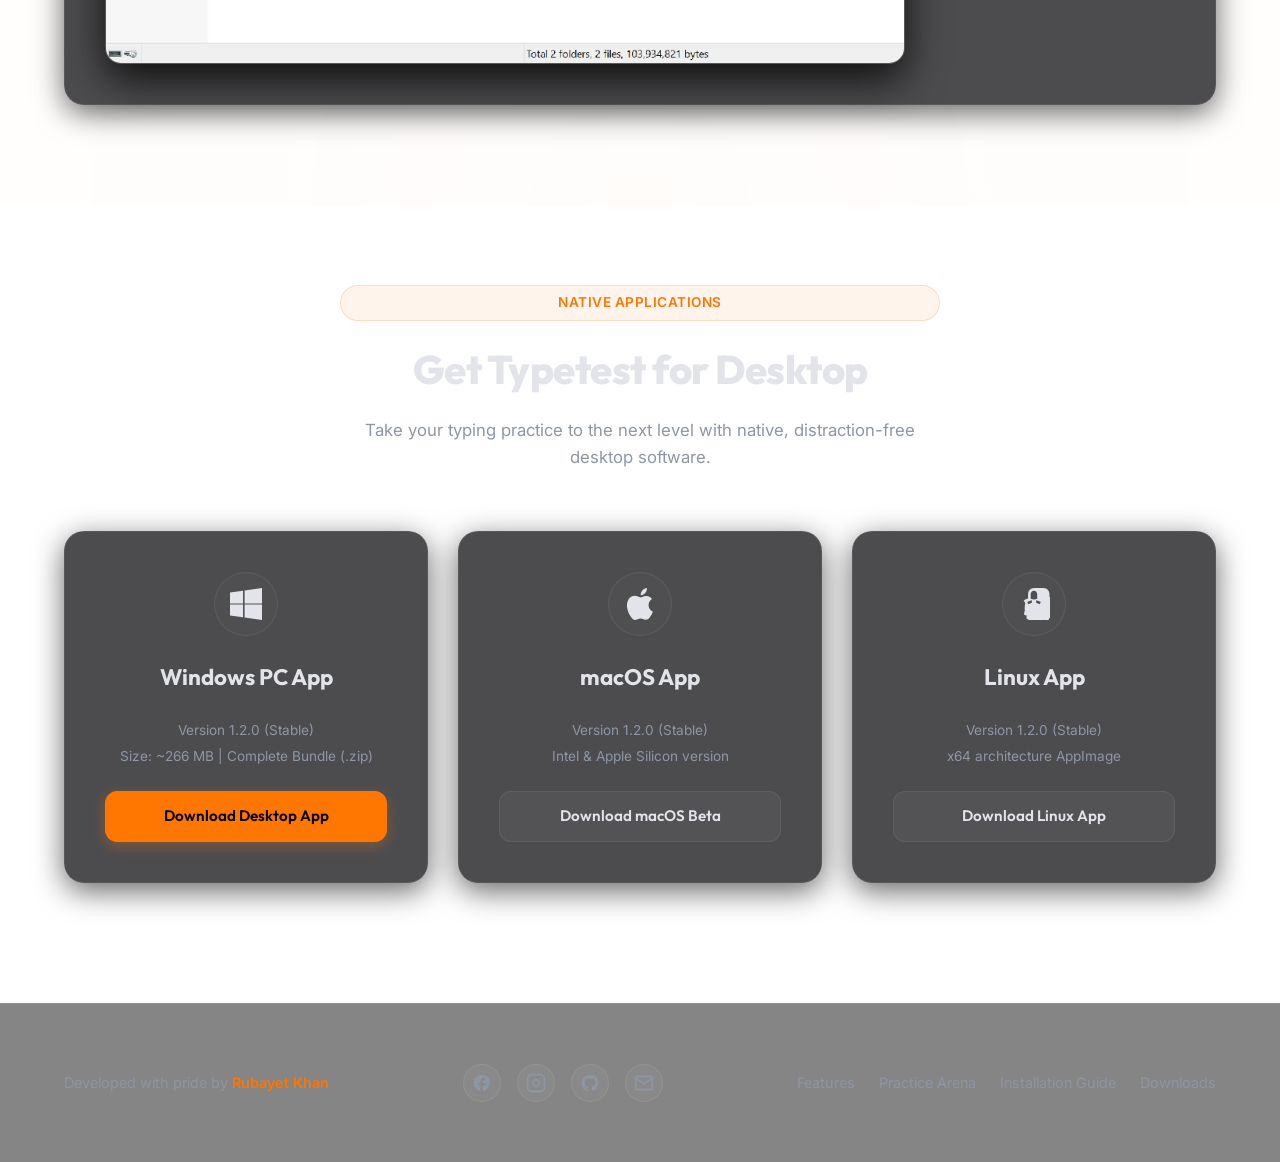
==== commit e0bc55df: "feat: add email icon in footer social links" ====
--- a/index.html
+++ b/index.html
@@ -384,6 +384,12 @@
                         <path d="M12 2C6.477 2 2 6.477 2 12c0 4.42 2.865 8.166 6.839 9.489.5.092.682-.217.682-.482 0-.237-.008-.866-.013-1.7-2.782.603-3.369-1.34-3.369-1.34-.454-1.156-1.11-1.464-1.11-1.464-.908-.62.069-.608.069-.608 1.003.07 1.531 1.03 1.531 1.03.892 1.529 2.341 1.087 2.91.831.092-.646.35-1.086.636-1.336-2.22-.253-4.555-1.11-4.555-4.943 0-1.091.39-1.984 1.029-2.683-.103-.253-.446-1.27.098-2.647 0 0 .84-.269 2.75 1.025A9.564 9.564 0 0112 6.844c.85.004 1.705.115 2.504.337 1.909-1.294 2.747-1.025 2.747-1.025.546 1.377.203 2.394.1 2.647.64.699 1.028 1.592 1.028 2.683 0 3.842-2.339 4.687-4.566 4.935.359.309.678.919.678 1.852 0 1.336-.012 2.415-.012 2.743 0 .267.18.579.688.481C19.137 20.164 22 16.418 22 12c0-5.523-4.477-10-10-10z"/>
                     </svg>
                 </a>
+                <a href="mailto:rubayetfivermail@gmail.com" class="social-icon" aria-label="Email">
+                    <svg width="20" height="20" viewBox="0 0 24 24" fill="none" stroke="currentColor" stroke-width="2" stroke-linecap="round" stroke-linejoin="round">
+                        <path d="M4 4h16c1.1 0 2 .9 2 2v12c0 1.1-.9 2-2 2H4c-1.1 0-2-.9-2-2V6c0-1.1.9-2 2-2z"></path>
+                        <polyline points="22,6 12,13 2,6"></polyline>
+                    </svg>
+                </a>
             </div>
             <div class="footer-links" id="footer-links-group">
                 <a href="#features-section">Features</a>
